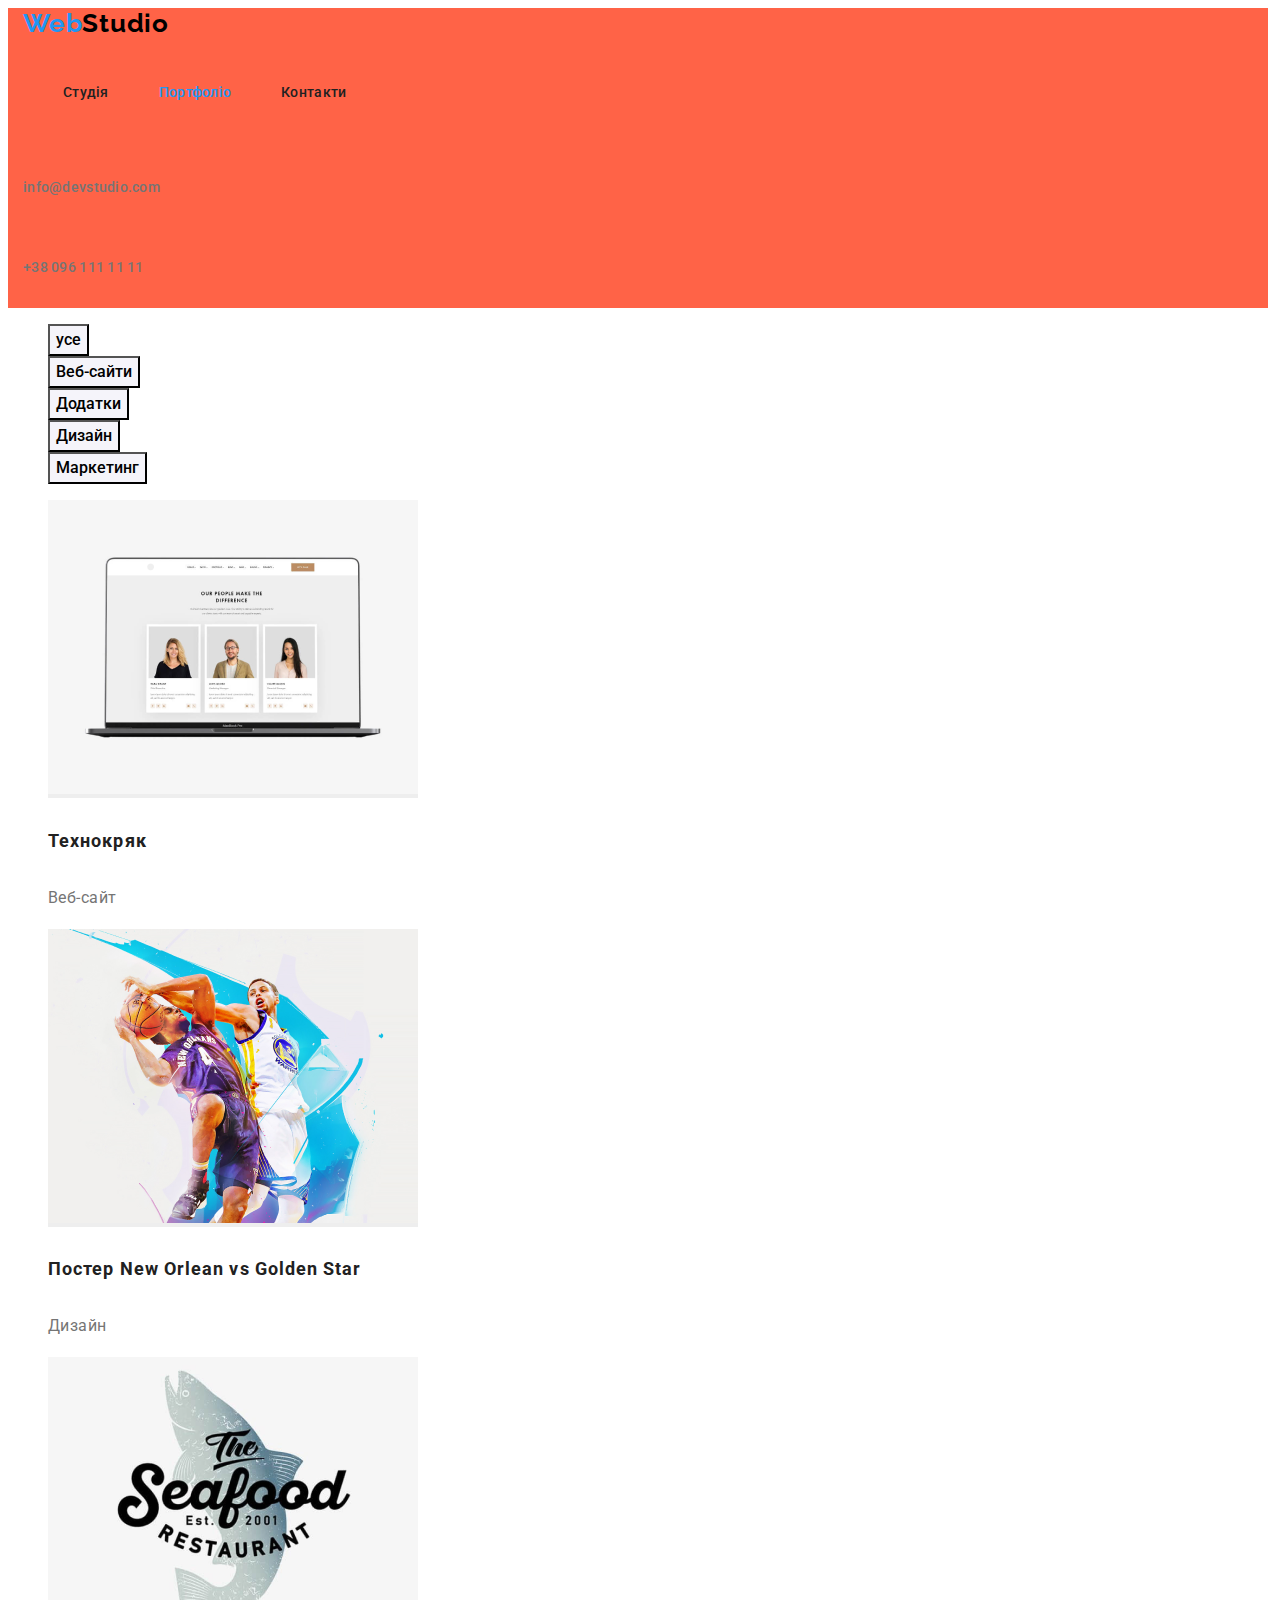
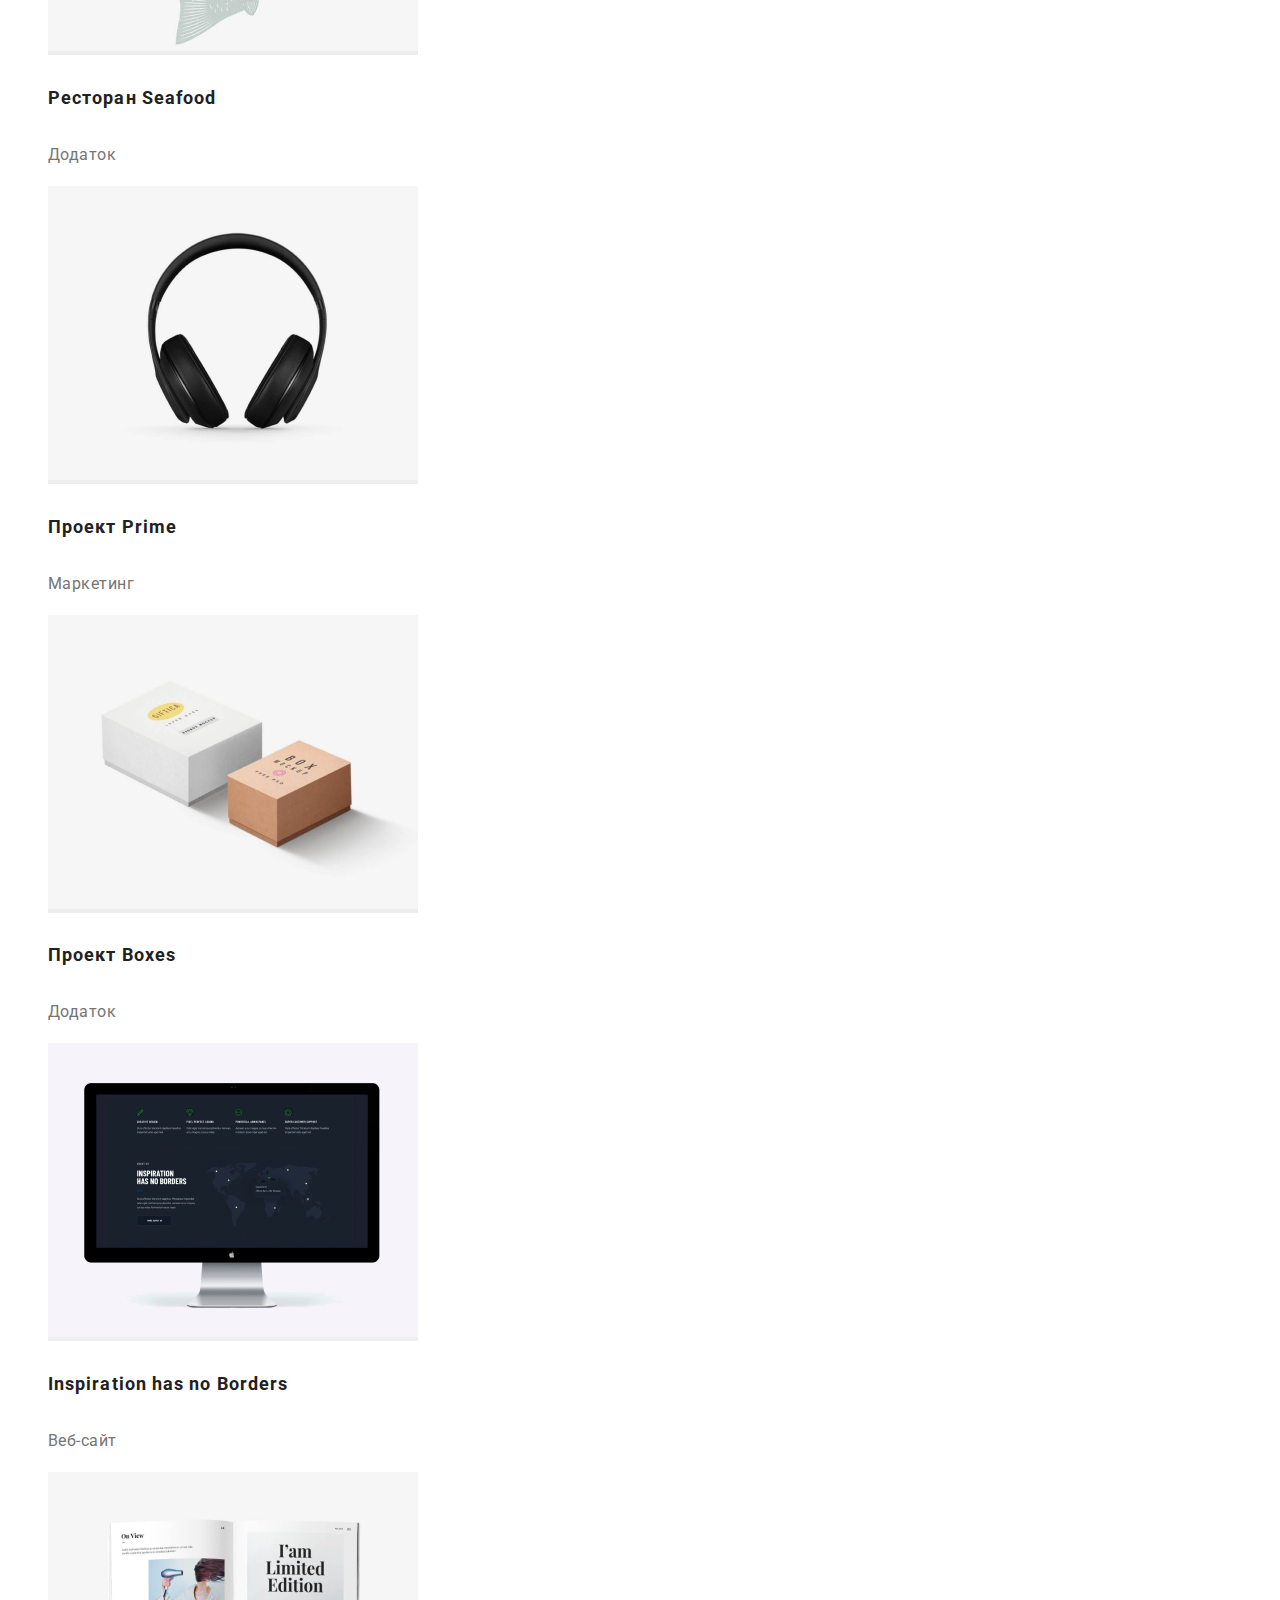
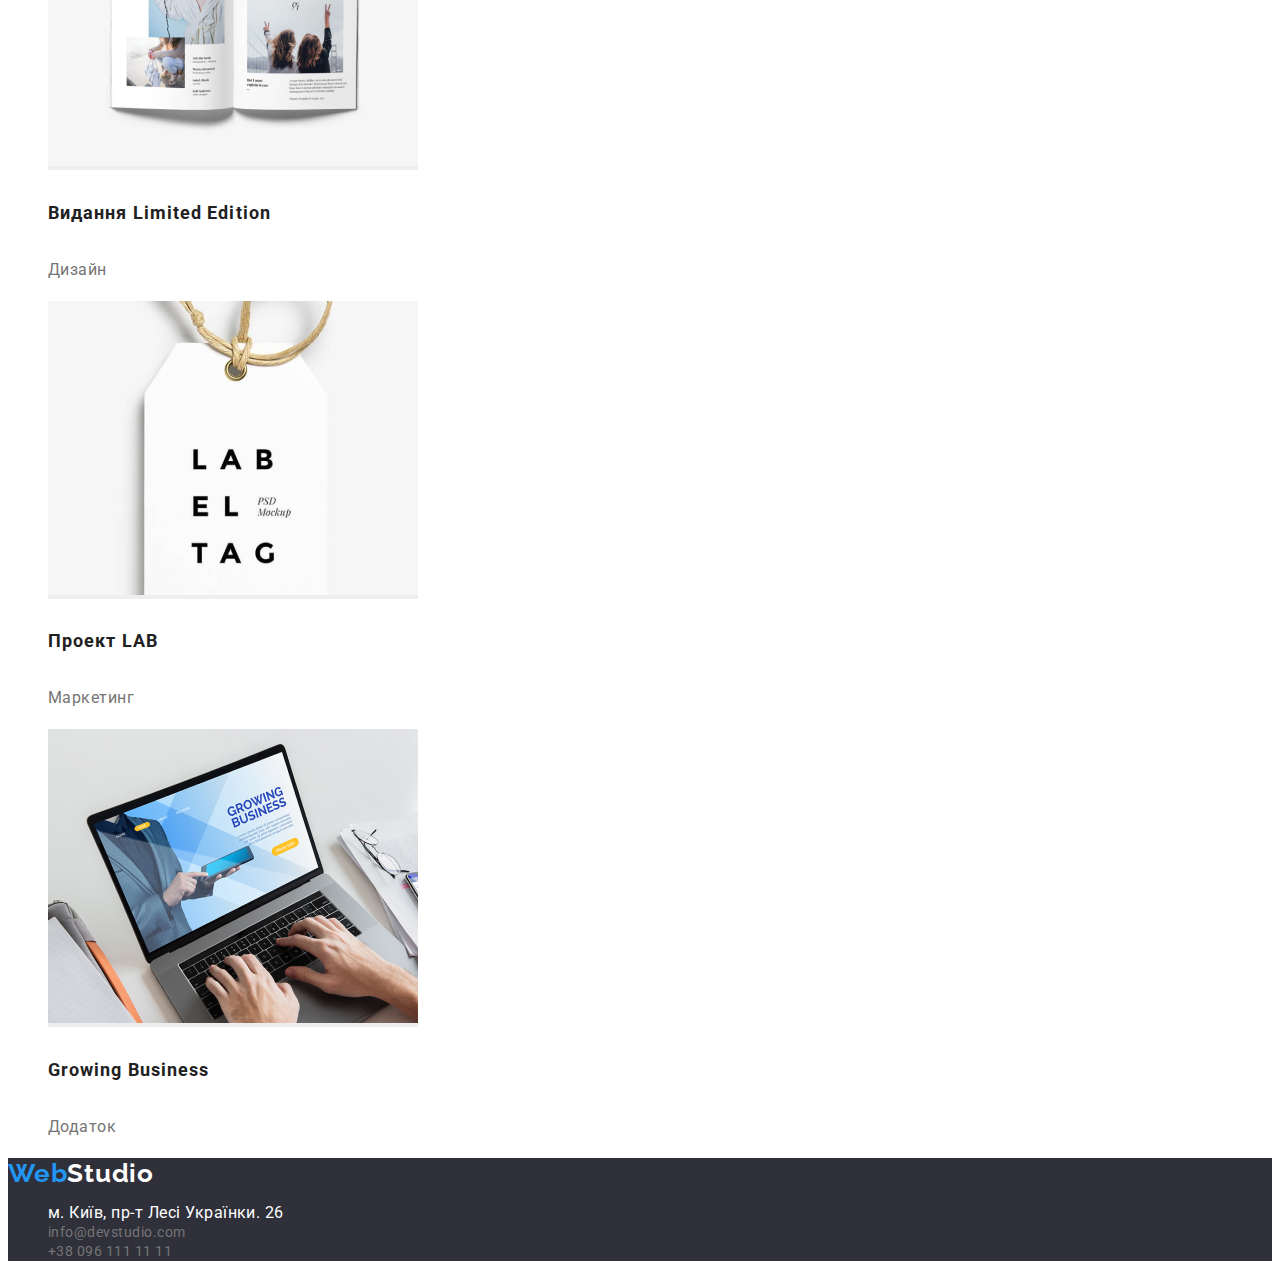
==== portfolio.html @ 888e7984 "clone" ====
<!DOCTYPE html>
<html lang="en">
<head>
    <link rel="stylesheet" href="https://cdnjs.cloudflare.com/ajax/libs/modern-normalize/1.0.0/modern-normalize.min.css"
        integrity="sha512-ISS7cAi1PEhQ8jnbJpJZMd29NlhNj4AWYyLOSp2CE/CsHxTCu+r+t0D2yoJudVrd0/8fTVPUVDzY5Tvli75u/g=="
        crossorigin="anonymous" />
    <meta charset="UTF-8">
    <meta name="viewport" content="width=device-width, initial-scale=1.0">
    <title>Document</title>
    <link rel="stylesheet" href="./style.css/style.css">
    <link rel="preconnect" href="https://fonts.gstatic.com">
    <link href="https://fonts.googleapis.com/css2?family=Raleway:wght@700&family=Roboto:wght@400;500;700;900&display=swap"
        rel="stylesheet">
</head>
<body>
    <header class="head">
        <!--Logo Link-->
        <nav>
            <a class="logo" href="./index.html">
                <span class="logo-letters">Web</span><span>Studio</span>
            </a>
    
            <ul class="site-nav">
                <li><a class="nav-link nav-height-link" href="./index.html">Студія</a></li>
                <li><a class="portfolio-page nav-height-link" href="/">Портфоліо</a></li>
                <li><a class="nav-link nav-height-link" href="/">Контакти</a></li>
            </ul>
    
        </nav>
        <address>
            <a class="contact contact-mail nav-height-link" href="mailto:info@devstudio.com">info@devstudio.com</a>
            <a class="contact contact-tel nav-height-link" href="tel:+380961111111">+38 096 111 11 11</a>
        </address>
    
    </header>
    <main>
   <section>
        <ul>
            <li><button type="button" class="button-filter">усе</button></li>
            <li><button type="button" class="button-filter">Веб-сайти</button></li>
            <li><button type="button" class="button-filter">Додатки</button></li>
            <li><button type="button" class="button-filter">Дизайн</button></li>
            <li><button type="button" class="button-filter">Маркетинг</button></li>
        </ul>
        
        
        <ul>
            <li>
                <a class="portfolio-link" href="/">
                    <img src="./img/tehnocrack.png" alt="проект з особистими даними" />
                    <h4 class="portfolio-title">Технокряк</h4>
                    <p class="portfolio-paragraph">Веб-сайт</p>
                </a>
            </li>
            <li>
                <a class="portfolio-link" href="/">
                    <img src="./img/poster.png" alt="баскедболіст закидує мяч в кільце" />
                    <h4 class="portfolio-title">Постер New Orlean vs Golden Star</h4>
                    <p class="portfolio-paragraph">Дизайн</p>
                </a>
            </li>
            <li>
                <a class="portfolio-link" href="/">
                    <img src="./img/rest.png" alt="логотип ресторану" />
                    <h4 class="portfolio-title">Ресторан Seafood</h4>
                    <p class="portfolio-paragraph">Додаток</p>
                </a>
            </li>
            <li>
                <a class="portfolio-link" href="/">
                    <img src="./img/headphone.png" alt="чорні навушники" />
                    <h4 class="portfolio-title">Проект Prime</h4>
                    <p class="portfolio-paragraph">Маркетинг</p>
                </a>
            </li>
            <li>
                <a class="portfolio-link" href="/">
                    <img src="./img/boxes.png" alt="дві коробки" />
                    <h4 class="portfolio-title">Проект Boxes</h4>
                    <p class="portfolio-paragraph">Додаток</p>
                </a>
            </li>
            <li>
                <a class="portfolio-link" href="/">
                    <img src="./img/inspiration.png" alt="компютер з відкритою сторінкою" />
                    <h4 class="portfolio-title">Inspiration has no Borders</h4>
                    <p class="portfolio-paragraph">Веб-сайт</p>
                </a>
            </li>
            <li>
                <a class="portfolio-link" href="/">
                    <img src="./img/edition.png" alt="розгорнута книга" />
                    <h4 class="portfolio-title">Видання Limited Edition</h4>
                    <p class="portfolio-paragraph">Дизайн</p>
                </a>
            </li>
            <li>
                <a class="portfolio-link" href="/">
                    <img src="./img/lab.png" alt="напис Labeltag" />
                    <h4 class="portfolio-title">Проект LAB</h4>
                    <p class="portfolio-paragraph">Маркетинг</p>
                </a>
            </li>
            <li>
                <a class="portfolio-link" href="/">
                    <img src="./img/business.png" alt="відкритий ноутбук" />
                    <h4 class="portfolio-title">Growing Business</h4>
                    <p class="portfolio-paragraph">Додаток</p>
                </a>
            </li>
        </ul>
   </section>
    </main>
    <footer>
        <a class="logo" href="./index.html">
            <span class="logo-letters">Web</span><span class="logo-letters-waite">Studio</span>
        </a>
        <address>
            <ul>
            
                <li>
                    <a class="address-link"
                        href="https://www.google.com.ua/maps/place/%D0%B1%D1%83%D0%BB%D1%8C%D0%B2%D0%B0%D1%80+%D0%9B%D0%B5%D1%81%D1%96+%D0%A3%D0%BA%D1%80%D0%B0%D1%97%D0%BD%D0%BA%D0%B8,+26,+%D0%9A%D0%B8%D1%97%D0%B2,+02000/@50.4265807,30.5361971,17z/data=!3m1!4b1!4m5!3m4!1s0x40d4cf0e033ecbe9:0x57a4dffefec77da0!8m2!3d50.4265807!4d30.5383858?hl=uk">
            
                        м. Київ, пр-т Лесі Українки. 26
            
                    </a>
                </li>
                <li>
                    <a class="contact" href="mailto:info@devstudio.com">info@devstudio.com</a>
                </li>
                <li>
                    <a class="contact" href="tel:+380961111111">+38 096 111 11 11</a>
                </li>
            </ul>
        </address>
    
    
    </footer>
</body>
</html>
---- style.css/style.css ----
:root {
  --primary-text-color: #757575;
  --title-text-color: #212121;
  --accent-color: #2196f3;
  --primari-white-color: #ffffff;
}

body {
  font-family: 'Roboto', sans-serif;
  line-height: 1.17;
  color: var(--primary-text-color);
  letter-spacing: 0.03em;
  background-color: var(--primari-white-color);
}

.head {
  

  width: 1230px;
  padding-left: 15px;
  padding-right: 15px;
  background-color: tomato;

  
}
/* розмір макету*/
.container {
  display: flex;
  flex-direction: column;
  align-items: center;
 

  width: 1600px;
  margin: 0 auto; 
  background-color: turquoise;
  
  }

li {
  list-style-type: none;
}

address {
  font-style: normal;
}
h1,
.button-hero,
.portfolio-title {
  letter-spacing: 0.06em;
}

header {
  font-weight: 500;
  font-size: 14px;
  letter-spacing: 0.02em;
}


h2,
h3,
h4 {
  font-weight: 700;

  color: var(--title-text-color);
}

h2 {
  font-size: 36px;
}

h3,
.text-paragrph {
  font-size: 14px;
}


a {
  text-decoration: none;
}

/*контакти*/
footer {
  background-color: #2f303a;
}

button {
  font-family: inherit;
}

/* навігація хедер */
.site-nav {
  display: flex;
}

.site-nav li {
  margin-right: 50px;
  
}

.site-nav li:last-child {
  margin-right: 0;
}

.contact-mail {
  margin-right: 50px;
}

.nav-height-link {
  display: block;
  padding-top: 32px;
  padding-bottom: 32px;
  
}

.address-link {
  color: var(--primari-white-color);
}
.contact {
  font-size: 14px;

  color: var(--primary-text-color);
}
/*орієнтування*/
.studia-page,
.portfolio-page {
  text-decoration: none;

  color: var(--accent-color);
}
.nav-link {
  color: var(--title-text-color);
}
.studia-page,
.portfolio-page,
.nav-link {
  font-weight: 500;
  font-size: 14px;
}
.team-name {
  text-transform: capitalize;
}
/* тут будуть зміни */
.hero {
  width: 1600px;
  height: 600px;
  
  background-color: #2f303a;
}

.hero-title {
  margin: 0;

  font-weight: 900;
  font-size: 44px;
  line-height: 1.36;
  text-transform: uppercase;
  width: 600px;

  color: var(--primari-white-color);
}

/* index*/
.text-paragrph {
  line-height: 1.71;
  font-weight: 400;
}
.subtitle {
  text-transform: uppercase;
}
.logo {
  font-family: 'Raleway', sans-serif;
  font-weight: 700;
  font-size: 26px;
  letter-spacing: 0.03em;

  color: #000000;
}
.logo-letters {
  color: var(--accent-color);
}
.logo-letters-waite {
  color: var(--primari-white-color);
}

/*кнопка замовити послугу*/
.button-hero {
  font-size: 16px;
  line-height: 1.88;

  background-color: var(--accent-color);
  color: var(--primari-white-color);
}
.button-hero:hover,
:focus {
  background-color: #188ce8, 100%;
}
.team {
  background-color: #f5f4fa;
}
/*портфоліо*/
.button-filter {
  line-height: 1.63;
  font-weight: 500;
  font-size: 16px;

  background-color: #f5f4fa;
}
.button-filter:active {
  line-height: 1.63;

  background-color: var(--accent-color);
  color: var(--primari-white-color);
}
.portfolio-title {
  line-height: 2;
  font-weight: 700;
  font-size: 18px;
  text-transform: none;
}
.portfolio-paragraph {
  line-height: 1.88;
  font-weight: 400;
  font-size: 16px;

  color: var(--primary-text-color);
}
.portfolio-link {
  background-color: #eeeeee;
}
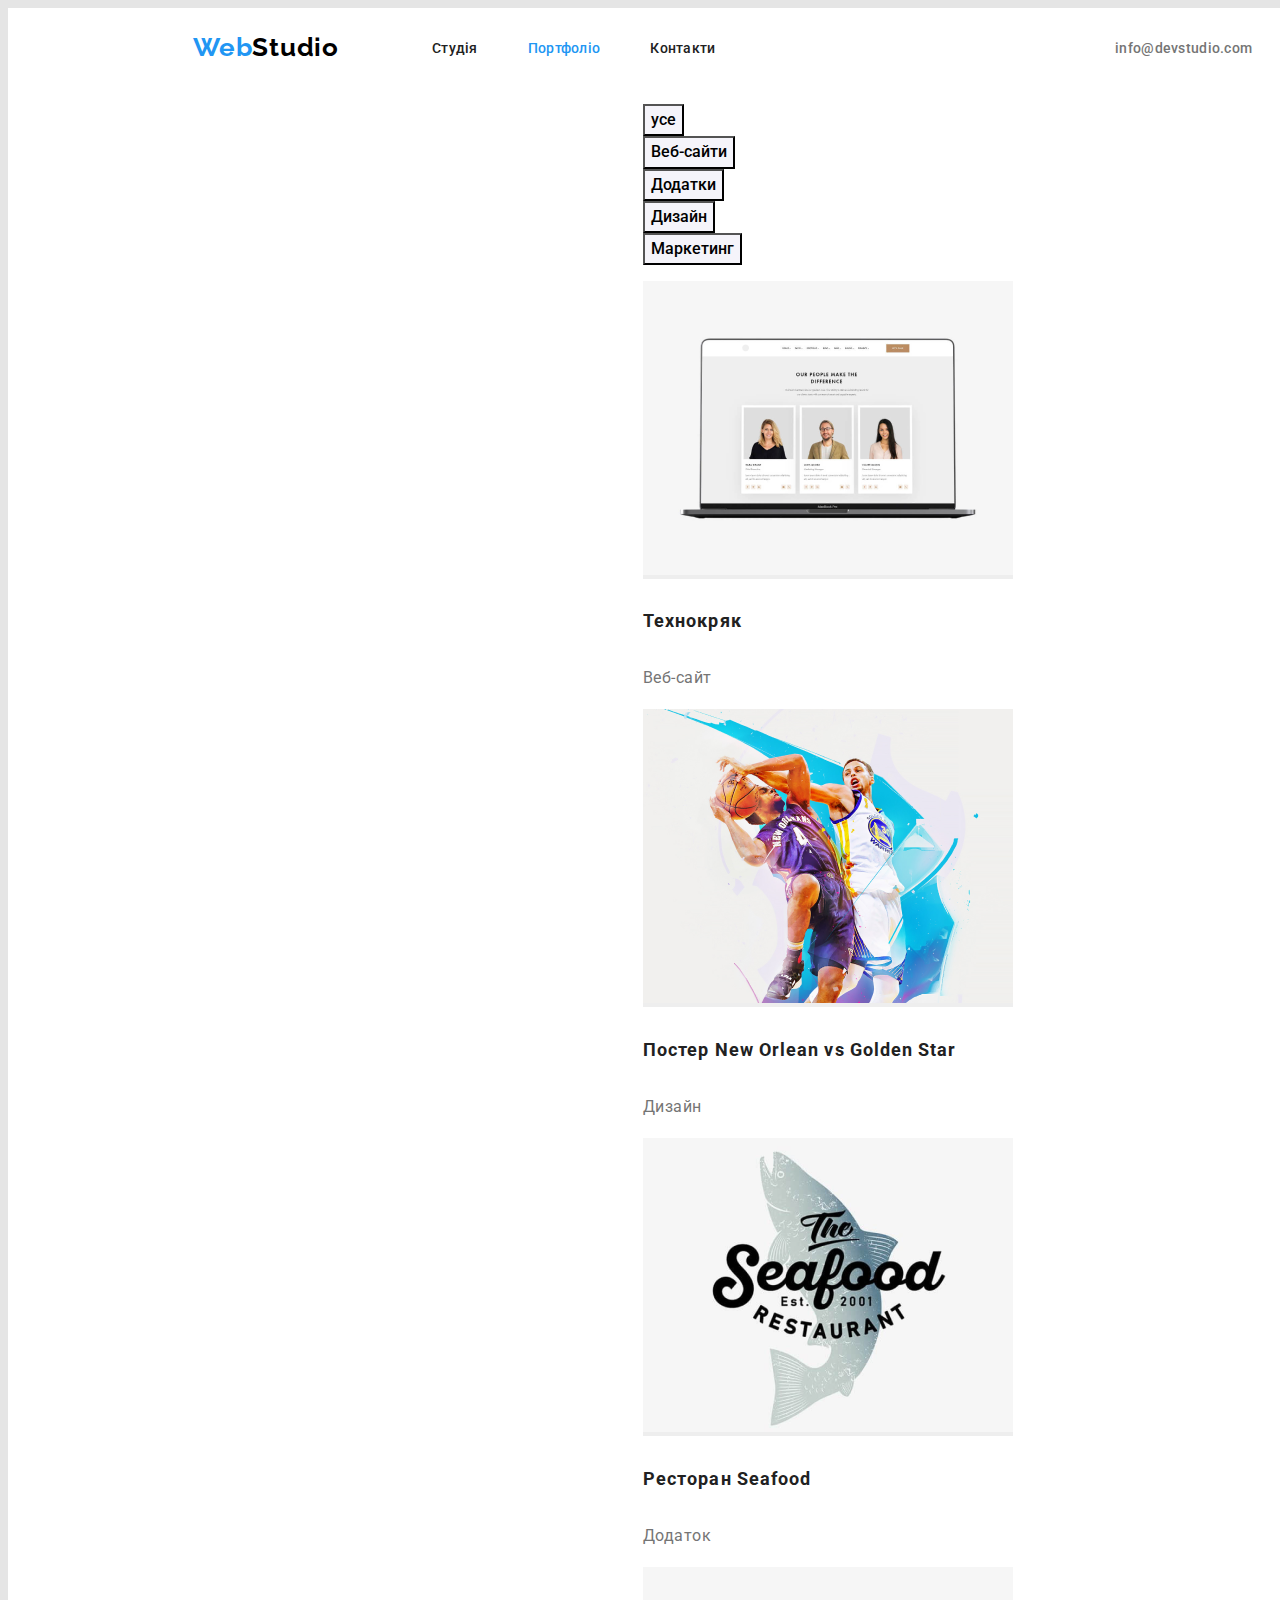
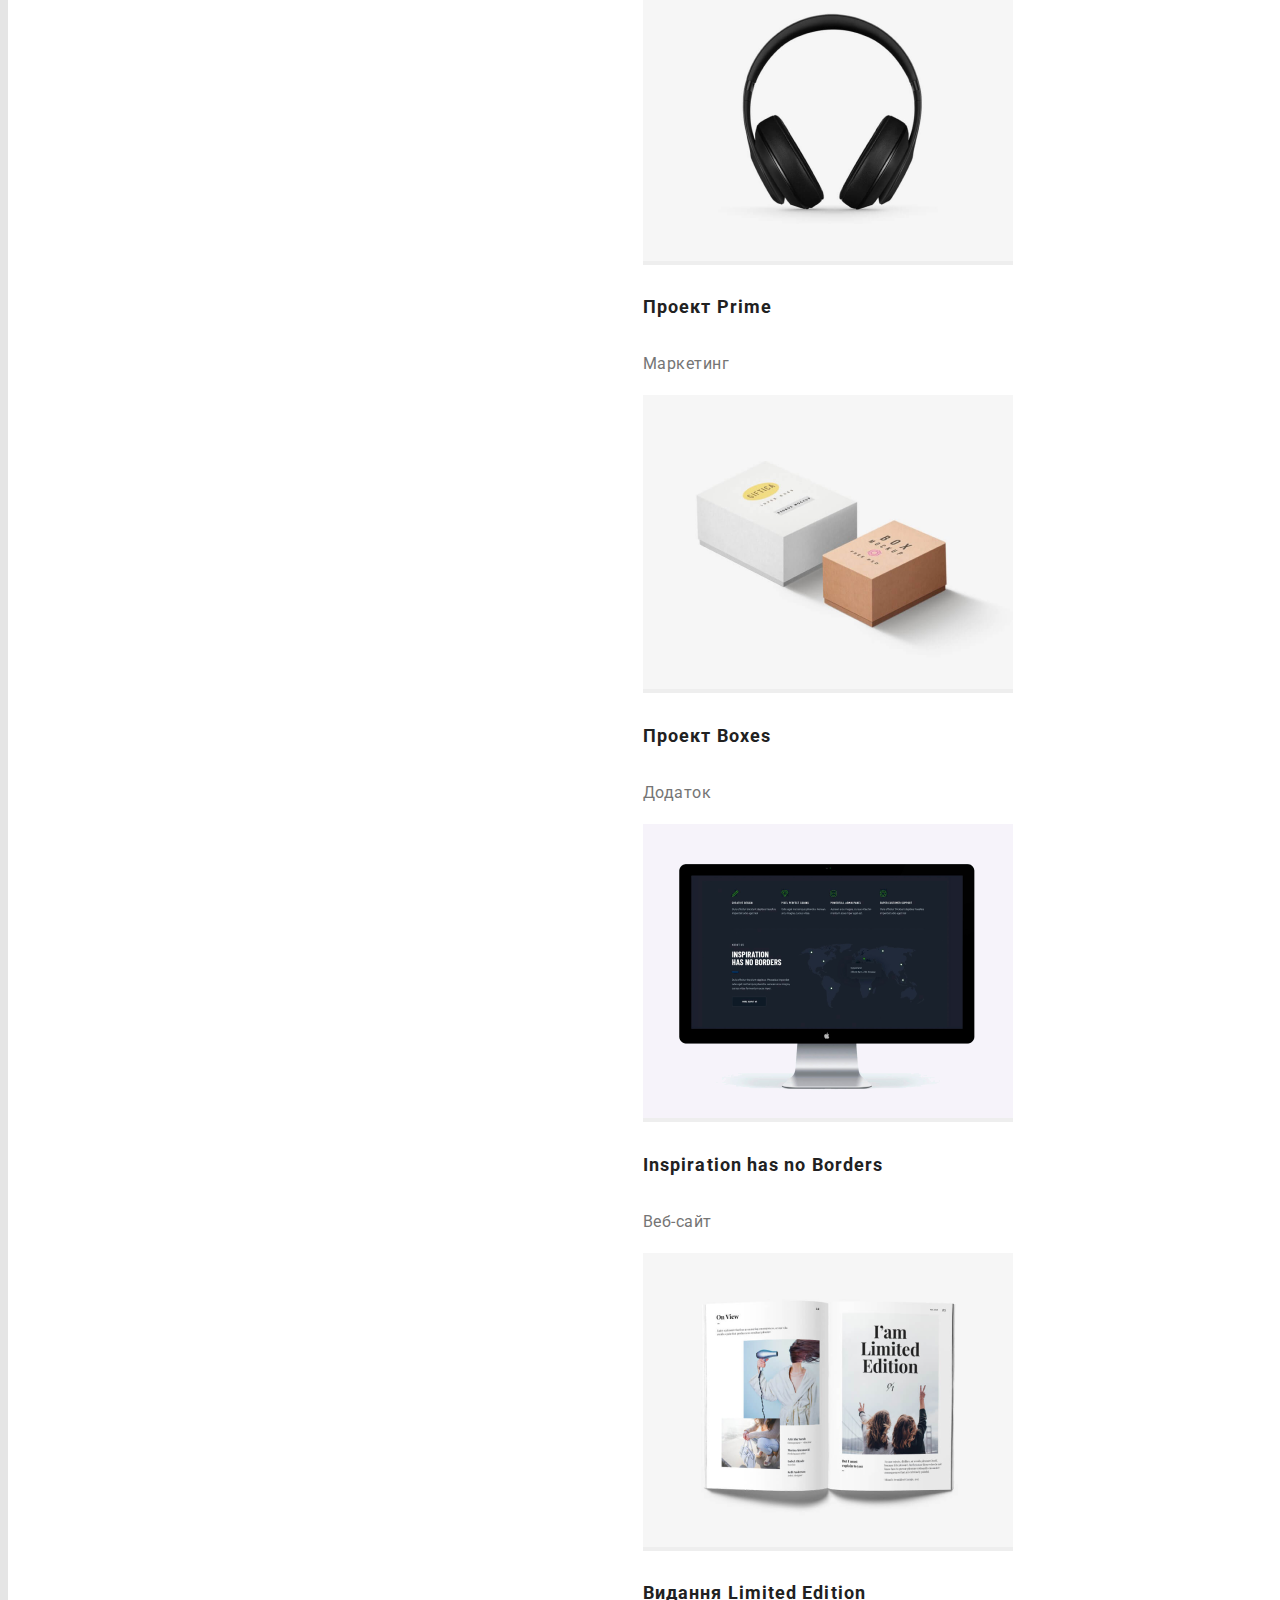
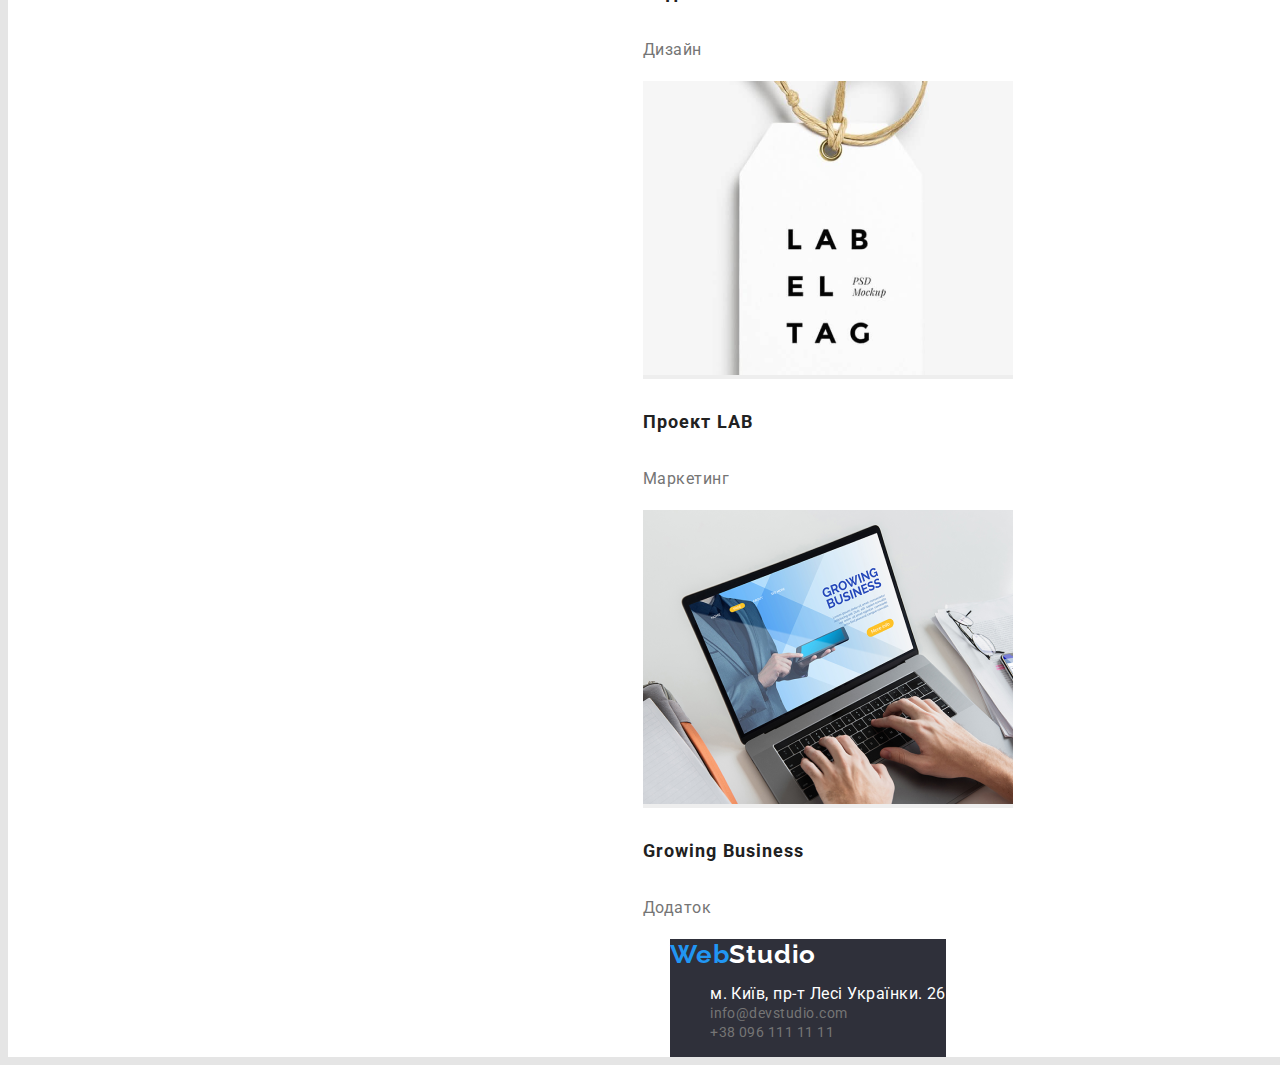
==== commit b488d94c: "homework 3 second" ====
--- a/portfolio.html
+++ b/portfolio.html
@@ -13,10 +13,11 @@
         rel="stylesheet">
 </head>
 <body>
+ <div class="container">
     <header class="head">
         <!--Logo Link-->
-        <nav>
-            <a class="logo" href="./index.html">
+        <nav class="nav-container">
+            <a class="logo logo-height" href="./index.html">
                 <span class="logo-letters">Web</span><span>Studio</span>
             </a>
     
@@ -27,9 +28,9 @@
             </ul>
     
         </nav>
-        <address>
-            <a class="contact contact-mail nav-height-link" href="mailto:info@devstudio.com">info@devstudio.com</a>
-            <a class="contact contact-tel nav-height-link" href="tel:+380961111111">+38 096 111 11 11</a>
+        <address class="addres-header">
+            <a class="contact nav-height-link" href="mailto:info@devstudio.com">info@devstudio.com</a>
+            <a class="contact nav-height-link" href="tel:+380961111111">+38 096 111 11 11</a>
         </address>
     
     </header>
@@ -137,5 +138,6 @@
     
     
     </footer>
+ </div>
 </body>
 </html>--- a/style.css/style.css
+++ b/style.css/style.css
@@ -10,16 +10,26 @@
   line-height: 1.17;
   color: var(--primary-text-color);
   letter-spacing: 0.03em;
-  background-color: var(--primari-white-color);
-}
-
+  background-color: #E5E5E5;
+}
+
+.logo-height {
+  display: block;
+  padding-top: 24px;
+  padding-bottom: 24px;
+}
+.nav-container {
+  display: flex;
+
+}
 .head {
-  
+  display: flex;
+  justify-content: space-between;
 
   width: 1230px;
   padding-left: 15px;
   padding-right: 15px;
-  background-color: tomato;
+  background-color: ;
 
   
 }
@@ -32,7 +42,7 @@
 
   width: 1600px;
   margin: 0 auto; 
-  background-color: turquoise;
+  background-color: var(--primari-white-color);
   
   }
 
@@ -90,6 +100,10 @@
 /* навігація хедер */
 .site-nav {
   display: flex;
+  margin-top: 0;
+  margin-bottom: 0;
+  margin-left: 93px;
+  padding: 0;
 }
 
 .site-nav li {
@@ -101,9 +115,6 @@
   margin-right: 0;
 }
 
-.contact-mail {
-  margin-right: 50px;
-}
 
 .nav-height-link {
   display: block;
@@ -112,6 +123,15 @@
   
 }
 
+
+.addres-header{
+display: flex;
+}
+
+.addres-header .nav-height-link + .nav-height-link {
+  margin-left: 50px;
+  }
+
 .address-link {
   color: var(--primari-white-color);
 }
@@ -119,6 +139,10 @@
   font-size: 14px;
 
   color: var(--primary-text-color);
+}
+
+.contact:hover, :focus {
+  color: var(--accent-color);
 }
 /*орієнтування*/
 .studia-page,
@@ -141,6 +165,10 @@
 }
 /* тут будуть зміни */
 .hero {
+  display: flex;
+  flex-direction: column;
+  align-items: center;
+  justify-content: center;
   width: 1600px;
   height: 600px;
   
@@ -148,13 +176,17 @@
 }
 
 .hero-title {
-  margin: 0;
+  margin-top: 0;
+  margin-right: 0;
+  margin-bottom: 30px;
+  margin-left: 0;
 
   font-weight: 900;
   font-size: 44px;
   line-height: 1.36;
   text-transform: uppercase;
   width: 600px;
+  text-align: center;
 
   color: var(--primari-white-color);
 }
@@ -184,6 +216,12 @@
 
 /*кнопка замовити послугу*/
 .button-hero {
+  width: 200px;
+  height: 50px;
+  border-radius: 4px;
+  padding: 0;
+  border: 0;
+
   font-size: 16px;
   line-height: 1.88;
 
@@ -194,6 +232,29 @@
 :focus {
   background-color: #188ce8, 100%;
 }
+
+.speciality-container {
+  display: flex;
+  margin-top: 94px;
+  margin-right: auto;
+  margin-bottom: 0;
+  margin-left: auto;
+  padding-left: 15px;
+  padding-right: 15px;
+  width: 1230px;
+
+  background-color: red;
+}
+
+.speciality-block {
+  display: block;
+  width: 270px;
+}
+
+.speciality-container .speciality-block + .speciality-block {
+  margin-left: 30px;
+}
+
 .team {
   background-color: #f5f4fa;
 }
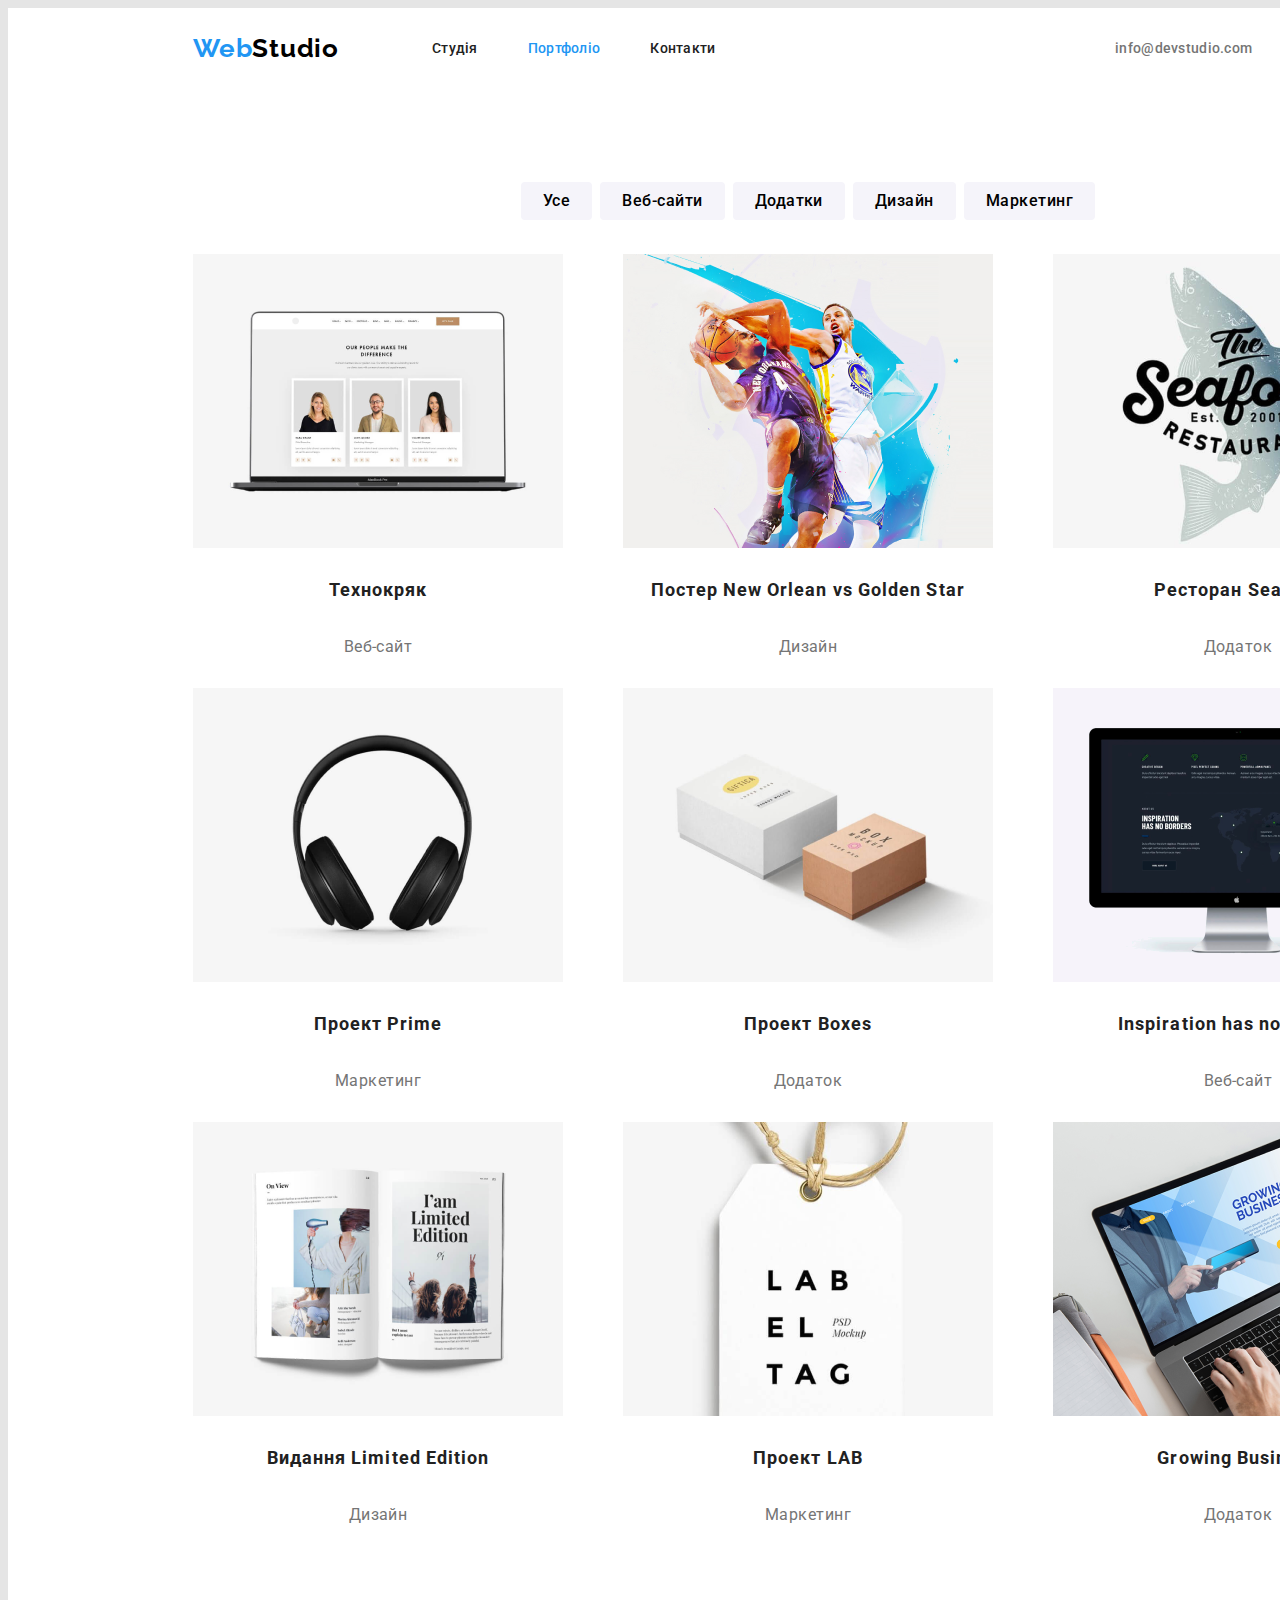
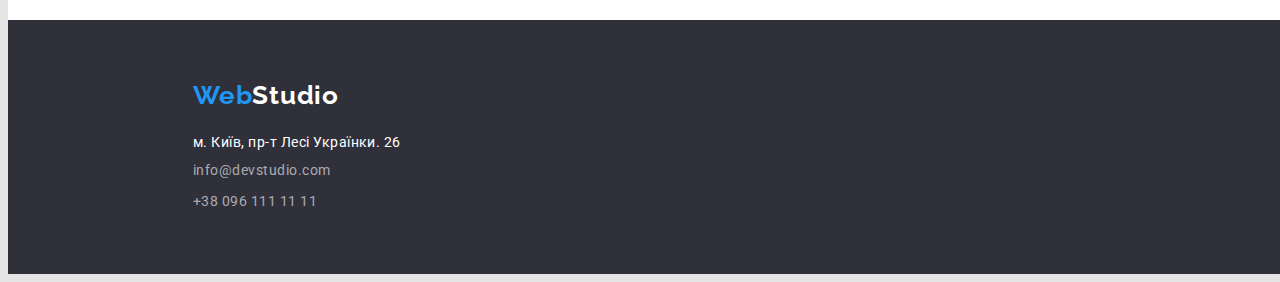
==== commit 717dee5e: "поки все сходиться" ====
--- a/portfolio.html
+++ b/portfolio.html
@@ -17,7 +17,7 @@
     <header class="head">
         <!--Logo Link-->
         <nav class="nav-container">
-            <a class="logo logo-height" href="./index.html">
+            <a class="logo" href="./index.html">
                 <span class="logo-letters">Web</span><span>Studio</span>
             </a>
     
@@ -29,15 +29,15 @@
     
         </nav>
         <address class="addres-header">
-            <a class="contact nav-height-link" href="mailto:info@devstudio.com">info@devstudio.com</a>
-            <a class="contact nav-height-link" href="tel:+380961111111">+38 096 111 11 11</a>
+            <a class="contact contact-color-header" href="mailto:info@devstudio.com">info@devstudio.com</a>
+            <a class="contact contact-color-header" href="tel:+380961111111">+38 096 111 11 11</a>
         </address>
     
     </header>
     <main>
-   <section>
-        <ul>
-            <li><button type="button" class="button-filter">усе</button></li>
+   <section class="content-container">
+        <ul class="filter-container">
+            <li><button type="button" class="button-filter">Усе</button></li>
             <li><button type="button" class="button-filter">Веб-сайти</button></li>
             <li><button type="button" class="button-filter">Додатки</button></li>
             <li><button type="button" class="button-filter">Дизайн</button></li>
@@ -45,66 +45,66 @@
         </ul>
         
         
-        <ul>
-            <li>
+        <ul class="primari-container">
+            <li class="portfolio-card">
                 <a class="portfolio-link" href="/">
-                    <img src="./img/tehnocrack.png" alt="проект з особистими даними" />
+                    <img src="./img/tehnocrack.png" alt="проект з особистими даними" width="370" />
                     <h4 class="portfolio-title">Технокряк</h4>
                     <p class="portfolio-paragraph">Веб-сайт</p>
                 </a>
             </li>
-            <li>
+            <li class="portfolio-card">
                 <a class="portfolio-link" href="/">
-                    <img src="./img/poster.png" alt="баскедболіст закидує мяч в кільце" />
+                    <img src="./img/poster.png" alt="баскедболіст закидує мяч в кільце" width="370" />
                     <h4 class="portfolio-title">Постер New Orlean vs Golden Star</h4>
                     <p class="portfolio-paragraph">Дизайн</p>
                 </a>
             </li>
-            <li>
+            <li class="portfolio-card">
                 <a class="portfolio-link" href="/">
-                    <img src="./img/rest.png" alt="логотип ресторану" />
+                    <img src="./img/rest.png" alt="логотип ресторану" width="370" />
                     <h4 class="portfolio-title">Ресторан Seafood</h4>
                     <p class="portfolio-paragraph">Додаток</p>
                 </a>
             </li>
-            <li>
+            <li class="portfolio-card">
                 <a class="portfolio-link" href="/">
-                    <img src="./img/headphone.png" alt="чорні навушники" />
+                    <img src="./img/headphone.png" alt="чорні навушники" width="370"  />
                     <h4 class="portfolio-title">Проект Prime</h4>
                     <p class="portfolio-paragraph">Маркетинг</p>
                 </a>
             </li>
-            <li>
+            <li class="portfolio-card">
                 <a class="portfolio-link" href="/">
-                    <img src="./img/boxes.png" alt="дві коробки" />
+                    <img src="./img/boxes.png" alt="дві коробки" width="370"  />
                     <h4 class="portfolio-title">Проект Boxes</h4>
                     <p class="portfolio-paragraph">Додаток</p>
                 </a>
             </li>
-            <li>
+            <li class="portfolio-card">
                 <a class="portfolio-link" href="/">
-                    <img src="./img/inspiration.png" alt="компютер з відкритою сторінкою" />
+                    <img src="./img/inspiration.png" alt="компютер з відкритою сторінкою" width="370"  />
                     <h4 class="portfolio-title">Inspiration has no Borders</h4>
                     <p class="portfolio-paragraph">Веб-сайт</p>
                 </a>
             </li>
-            <li>
+            <li class="portfolio-card">
                 <a class="portfolio-link" href="/">
-                    <img src="./img/edition.png" alt="розгорнута книга" />
+                    <img src="./img/edition.png" alt="розгорнута книга" width="370"  />
                     <h4 class="portfolio-title">Видання Limited Edition</h4>
                     <p class="portfolio-paragraph">Дизайн</p>
                 </a>
             </li>
-            <li>
+            <li class="portfolio-card">
                 <a class="portfolio-link" href="/">
-                    <img src="./img/lab.png" alt="напис Labeltag" />
+                    <img src="./img/lab.png" alt="напис Labeltag" width="370"  />
                     <h4 class="portfolio-title">Проект LAB</h4>
                     <p class="portfolio-paragraph">Маркетинг</p>
                 </a>
             </li>
-            <li>
+            <li class="portfolio-card">
                 <a class="portfolio-link" href="/">
-                    <img src="./img/business.png" alt="відкритий ноутбук" />
+                    <img src="./img/business.png" alt="відкритий ноутбук" width="370"  />
                     <h4 class="portfolio-title">Growing Business</h4>
                     <p class="portfolio-paragraph">Додаток</p>
                 </a>
@@ -113,30 +113,32 @@
    </section>
     </main>
     <footer>
-        <a class="logo" href="./index.html">
-            <span class="logo-letters">Web</span><span class="logo-letters-waite">Studio</span>
-        </a>
-        <address>
-            <ul>
+        <div class="footer-container">
+            <a class="logo" href="./index.html">
+                <span class="logo-letters">Web</span><span class="logo-letters-waite">Studio</span>
+            </a>
+            <address>
+                <ul class="footer-address">
             
-                <li>
-                    <a class="address-link"
-                        href="https://www.google.com.ua/maps/place/%D0%B1%D1%83%D0%BB%D1%8C%D0%B2%D0%B0%D1%80+%D0%9B%D0%B5%D1%81%D1%96+%D0%A3%D0%BA%D1%80%D0%B0%D1%97%D0%BD%D0%BA%D0%B8,+26,+%D0%9A%D0%B8%D1%97%D0%B2,+02000/@50.4265807,30.5361971,17z/data=!3m1!4b1!4m5!3m4!1s0x40d4cf0e033ecbe9:0x57a4dffefec77da0!8m2!3d50.4265807!4d30.5383858?hl=uk">
+                    <li>
+                        <a class="address-link"
+                            href="https://www.google.com.ua/maps/place/%D0%B1%D1%83%D0%BB%D1%8C%D0%B2%D0%B0%D1%80+%D0%9B%D0%B5%D1%81%D1%96+%D0%A3%D0%BA%D1%80%D0%B0%D1%97%D0%BD%D0%BA%D0%B8,+26,+%D0%9A%D0%B8%D1%97%D0%B2,+02000/@50.4265807,30.5361971,17z/data=!3m1!4b1!4m5!3m4!1s0x40d4cf0e033ecbe9:0x57a4dffefec77da0!8m2!3d50.4265807!4d30.5383858?hl=uk">
             
-                        м. Київ, пр-т Лесі Українки. 26
+                            м. Київ, пр-т Лесі Українки. 26
             
-                    </a>
-                </li>
-                <li>
-                    <a class="contact" href="mailto:info@devstudio.com">info@devstudio.com</a>
-                </li>
-                <li>
-                    <a class="contact" href="tel:+380961111111">+38 096 111 11 11</a>
-                </li>
-            </ul>
-        </address>
-    
-    
+                        </a>
+                    </li>
+                    <li>
+                        <a class="contact contact-color-footer" href="mailto:info@devstudio.com">info@devstudio.com</a>
+                    </li>
+                    <li>
+                        <a class="contact contact-color-footer" href="tel:+380961111111">+38 096 111 11 11</a>
+                    </li>
+                </ul>
+            </address>
+            
+        </div>
+        
     </footer>
  </div>
 </body>
--- a/style.css/style.css
+++ b/style.css/style.css
@@ -13,18 +13,16 @@
   background-color: #E5E5E5;
 }
 
-.logo-height {
-  display: block;
-  padding-top: 24px;
-  padding-bottom: 24px;
-}
+
 .nav-container {
   display: flex;
+  align-items: center;
 
 }
 .head {
   display: flex;
   justify-content: space-between;
+  align-items: center;
 
   width: 1230px;
   padding-left: 15px;
@@ -45,6 +43,10 @@
   background-color: var(--primari-white-color);
   
   }
+
+img {
+  display: block;
+}
 
 li {
   list-style-type: none;
@@ -90,11 +92,18 @@
 
 /*контакти*/
 footer {
+  width: 1600px;
+  margin: 0;
+  padding-top: 60px;
+  padding-bottom: 60px;
+
   background-color: #2f303a;
 }
 
 button {
   font-family: inherit;
+  border-radius: 4px;
+  border: transparent;
 }
 
 /* навігація хедер */
@@ -128,22 +137,25 @@
 display: flex;
 }
 
-.addres-header .nav-height-link + .nav-height-link {
+.addres-header a + a {
   margin-left: 50px;
   }
 
-.address-link {
-  color: var(--primari-white-color);
-}
+
 .contact {
   font-size: 14px;
-
+  
+}
+
+.contact-color-header {
   color: var(--primary-text-color);
 }
 
-.contact:hover, :focus {
+.contact:hover ,:focus {
   color: var(--accent-color);
 }
+
+
 /*орієнтування*/
 .studia-page,
 .portfolio-page {
@@ -163,6 +175,41 @@
 .team-name {
   text-transform: capitalize;
 }
+
+/* footer */
+
+.footer-container {
+  width: 1230px;
+  padding-left: 15px;
+  padding-right: 15px;
+  margin: 0 auto;
+}
+
+.footer-address {
+  padding: 0;
+  margin-top: 20px;
+  margin-bottom: 0;
+}
+
+.footer-address li + li {
+  margin-top: 9px;
+}
+
+.contact-color-footer {
+  display: inline-block;
+  height: 21px;
+
+  color: rgba(255, 255, 255, 0.6)
+}
+
+.address-link {
+  display: inline-block;
+  height: 21px;
+  font-size: 14px;
+  line-height: 1.71;
+  color: var(--primari-white-color);
+}
+
 /* тут будуть зміни */
 .hero {
   display: flex;
@@ -171,6 +218,7 @@
   justify-content: center;
   width: 1600px;
   height: 600px;
+  margin-bottom: 94px;
   
   background-color: #2f303a;
 }
@@ -195,10 +243,17 @@
 .text-paragrph {
   line-height: 1.71;
   font-weight: 400;
+  margin: 0;
+
 }
 .subtitle {
   text-transform: uppercase;
-}
+  margin-top: 0;
+  margin-right: 0;
+  margin-bottom: 10px;
+  margin-left: 0;
+}
+
 .logo {
   font-family: 'Raleway', sans-serif;
   font-weight: 700;
@@ -218,7 +273,6 @@
 .button-hero {
   width: 200px;
   height: 50px;
-  border-radius: 4px;
   padding: 0;
   border: 0;
 
@@ -235,15 +289,13 @@
 
 .speciality-container {
   display: flex;
-  margin-top: 94px;
+  margin-top: 0;
   margin-right: auto;
-  margin-bottom: 0;
+  margin-bottom: 94px;
   margin-left: auto;
   padding-left: 15px;
   padding-right: 15px;
   width: 1230px;
-
-  background-color: red;
 }
 
 .speciality-block {
@@ -255,17 +307,126 @@
   margin-left: 30px;
 }
 
+.engage {
+
+}
+
+.engage-title {
+  margin-top: 0;
+  margin-right: auto;
+  margin-bottom: 50px;
+  margin-left: auto;
+  text-align: center;
+}
+
+.engage-container {
+  display: flex;
+  justify-content: space-between;
+  width: 1230px;
+  padding: 0 15px;
+  margin: 0 auto 0 auto;
+  
+}
+
 .team {
+  margin: 0;
+  padding: 94px 0;
   background-color: #f5f4fa;
 }
+
+.team-title {
+  padding: 0;
+  margin-top: 0;
+  margin-right: auto;
+  margin-bottom: 50px;
+  margin-left: auto;
+  text-align: center;
+}
+
+.team-container {
+  width: 1230px;
+  padding-right: 15px;
+  padding-left: 15px;
+  display: flex;
+  justify-content: space-between;
+  margin: 0 auto;
+}
+
+.team-card {
+  width: 270px;
+  text-align: center;
+  border-radius: 4px;
+
+  background-color: var(--primari-white-color);
+}
+
 /*портфоліо*/
+.content-container {
+  width: 1230px;
+  padding-right: 15px;
+  padding-left: 15px;
+  margin: 94px auto;
+  text-align: center;
+}
+.filter-container {
+display: inline-flex;
+
+margin-top: 0;
+margin-right: auto;
+margin-bottom: 34px;
+margin-left: auto;
+padding: 0;
+
+}
+
+
+.filter-container li + li {
+  margin-left: 8px;
+}
+
+.primari-container {
+display: flex;
+flex-wrap: wrap;
+justify-content: space-between;
+padding: 0;
+margin: 0;
+}
+
+.portfolio-card {
+  height: 404px;
+  margin-top: 30px;
+  margin-right: 0;
+  margin-bottom: 0;
+  margin-left: 30px;
+
+  background-color: var(--primari-white-color);
+}
+
+.portfolio-card:nth-child(3n+1) {
+  margin-left: 0;
+}
+
+.portfolio-card:nth-child(-n+3) {
+  margin-top: 0;
+}
+
 .button-filter {
+  display: inline-block;
+  padding: 6px 22px;
   line-height: 1.63;
   font-weight: 500;
   font-size: 16px;
+  letter-spacing: inherit;
 
   background-color: #f5f4fa;
 }
+
+.button-filter:focus ,
+.button-filter:hover {
+  background-color: var(--accent-color);
+  color: var(--primari-white-color);
+}
+
 .button-filter:active {
   line-height: 1.63;
 
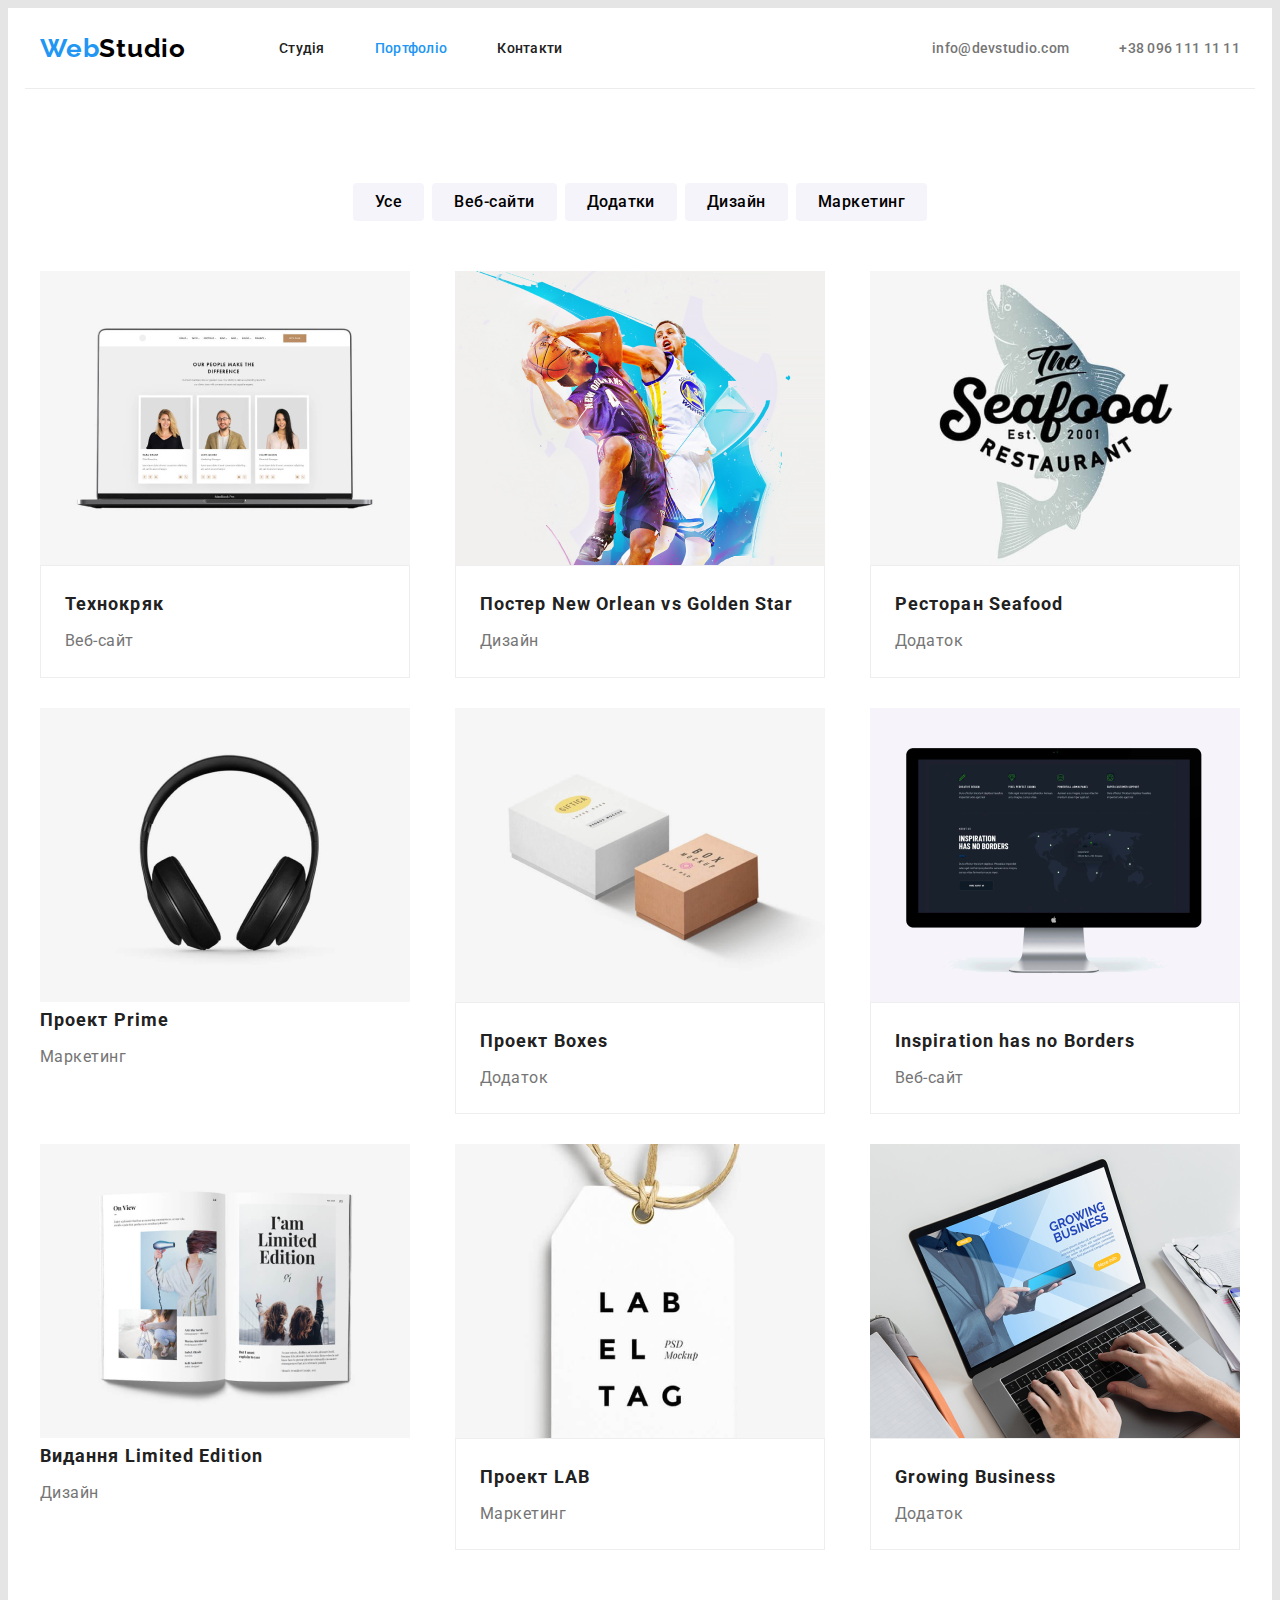
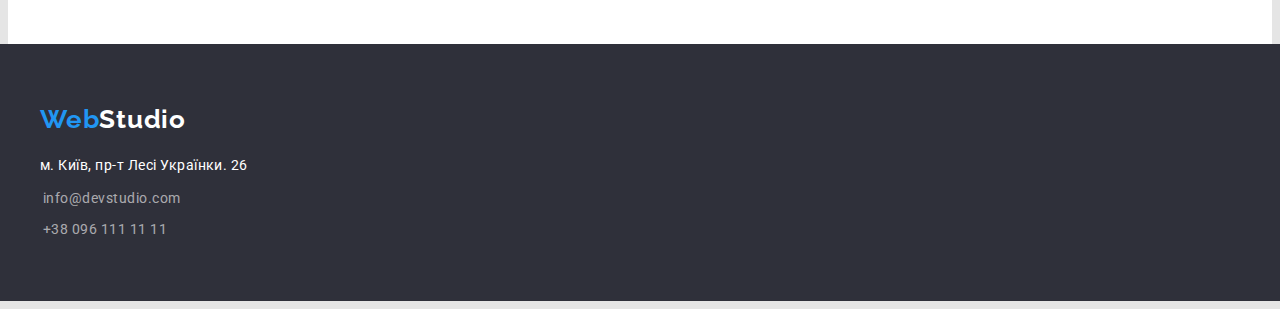
==== commit cfb10a6c: "виправив помилки" ====
--- a/portfolio.html
+++ b/portfolio.html
@@ -49,64 +49,86 @@
             <li class="portfolio-card">
                 <a class="portfolio-link" href="/">
                     <img src="./img/tehnocrack.png" alt="проект з особистими даними" width="370" />
+                    <div class="portfolio-card-text">
                     <h4 class="portfolio-title">Технокряк</h4>
                     <p class="portfolio-paragraph">Веб-сайт</p>
+                    </div>
                 </a>
             </li>
             <li class="portfolio-card">
                 <a class="portfolio-link" href="/">
                     <img src="./img/poster.png" alt="баскедболіст закидує мяч в кільце" width="370" />
-                    <h4 class="portfolio-title">Постер New Orlean vs Golden Star</h4>
-                    <p class="portfolio-paragraph">Дизайн</p>
+                    <div class="portfolio-card-text">
+                        <h4 class="portfolio-title">
+                            Постер New Orlean vs Golden Star
+                        </h4>
+                        <p class="portfolio-paragraph">
+                            Дизайн
+                        </p>
+                    </div>
                 </a>
             </li>
             <li class="portfolio-card">
                 <a class="portfolio-link" href="/">
                     <img src="./img/rest.png" alt="логотип ресторану" width="370" />
-                    <h4 class="portfolio-title">Ресторан Seafood</h4>
-                    <p class="portfolio-paragraph">Додаток</p>
+                    <div class="portfolio-card-text">
+                        <h4 class="portfolio-title">Ресторан Seafood</h4>
+                        <p class="portfolio-paragraph">Додаток</p>
+                    </div>
                 </a>
             </li>
             <li class="portfolio-card">
                 <a class="portfolio-link" href="/">
                     <img src="./img/headphone.png" alt="чорні навушники" width="370"  />
-                    <h4 class="portfolio-title">Проект Prime</h4>
-                    <p class="portfolio-paragraph">Маркетинг</p>
+                    <div>
+                        <h4 class="portfolio-title">Проект Prime</h4>
+                        <p class="portfolio-paragraph">Маркетинг</p>
+                    </div>
                 </a>
             </li>
             <li class="portfolio-card">
                 <a class="portfolio-link" href="/">
                     <img src="./img/boxes.png" alt="дві коробки" width="370"  />
-                    <h4 class="portfolio-title">Проект Boxes</h4>
-                    <p class="portfolio-paragraph">Додаток</p>
+                    <div class="portfolio-card-text">
+                        <h4 class="portfolio-title">Проект Boxes</h4>
+                        <p class="portfolio-paragraph">Додаток</p>
+                    </div>
                 </a>
             </li>
             <li class="portfolio-card">
                 <a class="portfolio-link" href="/">
                     <img src="./img/inspiration.png" alt="компютер з відкритою сторінкою" width="370"  />
-                    <h4 class="portfolio-title">Inspiration has no Borders</h4>
-                    <p class="portfolio-paragraph">Веб-сайт</p>
+                    <div class="portfolio-card-text">
+                        <h4 class="portfolio-title">Inspiration has no Borders</h4>
+                        <p class="portfolio-paragraph">Веб-сайт</p>
+                    </div>
                 </a>
             </li>
             <li class="portfolio-card">
                 <a class="portfolio-link" href="/">
                     <img src="./img/edition.png" alt="розгорнута книга" width="370"  />
-                    <h4 class="portfolio-title">Видання Limited Edition</h4>
-                    <p class="portfolio-paragraph">Дизайн</p>
+                    <div>
+                        <h4 class="portfolio-title">Видання Limited Edition</h4>
+                        <p class="portfolio-paragraph">Дизайн</p>
+                    </div>
                 </a>
             </li>
             <li class="portfolio-card">
                 <a class="portfolio-link" href="/">
                     <img src="./img/lab.png" alt="напис Labeltag" width="370"  />
-                    <h4 class="portfolio-title">Проект LAB</h4>
-                    <p class="portfolio-paragraph">Маркетинг</p>
+                    <div class="portfolio-card-text">
+                        <h4 class="portfolio-title">Проект LAB</h4>
+                        <p class="portfolio-paragraph">Маркетинг</p>
+                    </div>
                 </a>
             </li>
             <li class="portfolio-card">
                 <a class="portfolio-link" href="/">
                     <img src="./img/business.png" alt="відкритий ноутбук" width="370"  />
-                    <h4 class="portfolio-title">Growing Business</h4>
-                    <p class="portfolio-paragraph">Додаток</p>
+                    <div class="portfolio-card-text">
+                        <h4 class="portfolio-title">Growing Business</h4>
+                        <p class="portfolio-paragraph">Додаток</p>
+                    </div>
                 </a>
             </li>
         </ul>
--- a/style.css/style.css
+++ b/style.css/style.css
@@ -3,6 +3,10 @@
   --title-text-color: #212121;
   --accent-color: #2196f3;
   --primari-white-color: #ffffff;
+
+  /*величина контейнера*/
+  --primary-width-container: 1600px;
+  --secondary-width-container: 1200px;
 }
 
 body {
@@ -21,15 +25,13 @@
 }
 .head {
   display: flex;
+  border-bottom: 1px solid #ECECEC;
   justify-content: space-between;
   align-items: center;
 
-  width: 1230px;
+  width: var(--secondary-width-container);
   padding-left: 15px;
   padding-right: 15px;
-  background-color: ;
-
-  
 }
 /* розмір макету*/
 .container {
@@ -38,7 +40,7 @@
   align-items: center;
  
 
-  width: 1600px;
+  max-width: var(--primary-width-container);
   margin: 0 auto; 
   background-color: var(--primari-white-color);
   
@@ -91,14 +93,7 @@
 }
 
 /*контакти*/
-footer {
-  width: 1600px;
-  margin: 0;
-  padding-top: 60px;
-  padding-bottom: 60px;
-
-  background-color: #2f303a;
-}
+
 
 button {
   font-family: inherit;
@@ -178,8 +173,17 @@
 
 /* footer */
 
+footer {
+  width: var(--primary-width-container);
+  margin: 0;
+  padding-top: 60px;
+  padding-bottom: 60px;
+
+  background-color: #2f303a;
+}
+
 .footer-container {
-  width: 1230px;
+  width: var(--secondary-width-container);
   padding-left: 15px;
   padding-right: 15px;
   margin: 0 auto;
@@ -197,14 +201,14 @@
 
 .contact-color-footer {
   display: inline-block;
-  height: 21px;
+  padding: 3px;
 
   color: rgba(255, 255, 255, 0.6)
 }
 
 .address-link {
   display: inline-block;
-  height: 21px;
+  
   font-size: 14px;
   line-height: 1.71;
   color: var(--primari-white-color);
@@ -216,7 +220,7 @@
   flex-direction: column;
   align-items: center;
   justify-content: center;
-  width: 1600px;
+  width: var(--primary-width-container);
   height: 600px;
   margin-bottom: 94px;
   
@@ -295,7 +299,7 @@
   margin-left: auto;
   padding-left: 15px;
   padding-right: 15px;
-  width: 1230px;
+  width: var(--secondary-width-container);
 }
 
 .speciality-block {
@@ -322,7 +326,7 @@
 .engage-container {
   display: flex;
   justify-content: space-between;
-  width: 1230px;
+  width: var(--secondary-width-container);
   padding: 0 15px;
   margin: 0 auto 0 auto;
   
@@ -344,7 +348,7 @@
 }
 
 .team-container {
-  width: 1230px;
+  width: var(--secondary-width-container);
   padding-right: 15px;
   padding-left: 15px;
   display: flex;
@@ -362,18 +366,19 @@
 
 /*портфоліо*/
 .content-container {
-  width: 1230px;
+  text-align: center;
+  width: var(--secondary-width-container);
   padding-right: 15px;
   padding-left: 15px;
   margin: 94px auto;
-  text-align: center;
+  
 }
 .filter-container {
 display: inline-flex;
-
+text-align: center;
 margin-top: 0;
 margin-right: auto;
-margin-bottom: 34px;
+margin-bottom: 50px;
 margin-left: auto;
 padding: 0;
 
@@ -393,15 +398,20 @@
 }
 
 .portfolio-card {
-  height: 404px;
+  
   margin-top: 30px;
   margin-right: 0;
   margin-bottom: 0;
   margin-left: 30px;
-
+  width: 370px;
+  text-align: left;
   background-color: var(--primari-white-color);
 }
 
+.portfolio-card-text {
+  border: 1px solid #EEEEEE;
+  padding: 20px 24px;
+}
 .portfolio-card:nth-child(3n+1) {
   margin-left: 0;
 }
@@ -438,11 +448,17 @@
   font-weight: 700;
   font-size: 18px;
   text-transform: none;
+  margin-top: 0;
+  margin-right: 0;
+  margin-bottom: 4px;
+  margin-left: 0;
 }
 .portfolio-paragraph {
   line-height: 1.88;
   font-weight: 400;
   font-size: 16px;
+  margin: 0;
+  
 
   color: var(--primary-text-color);
 }
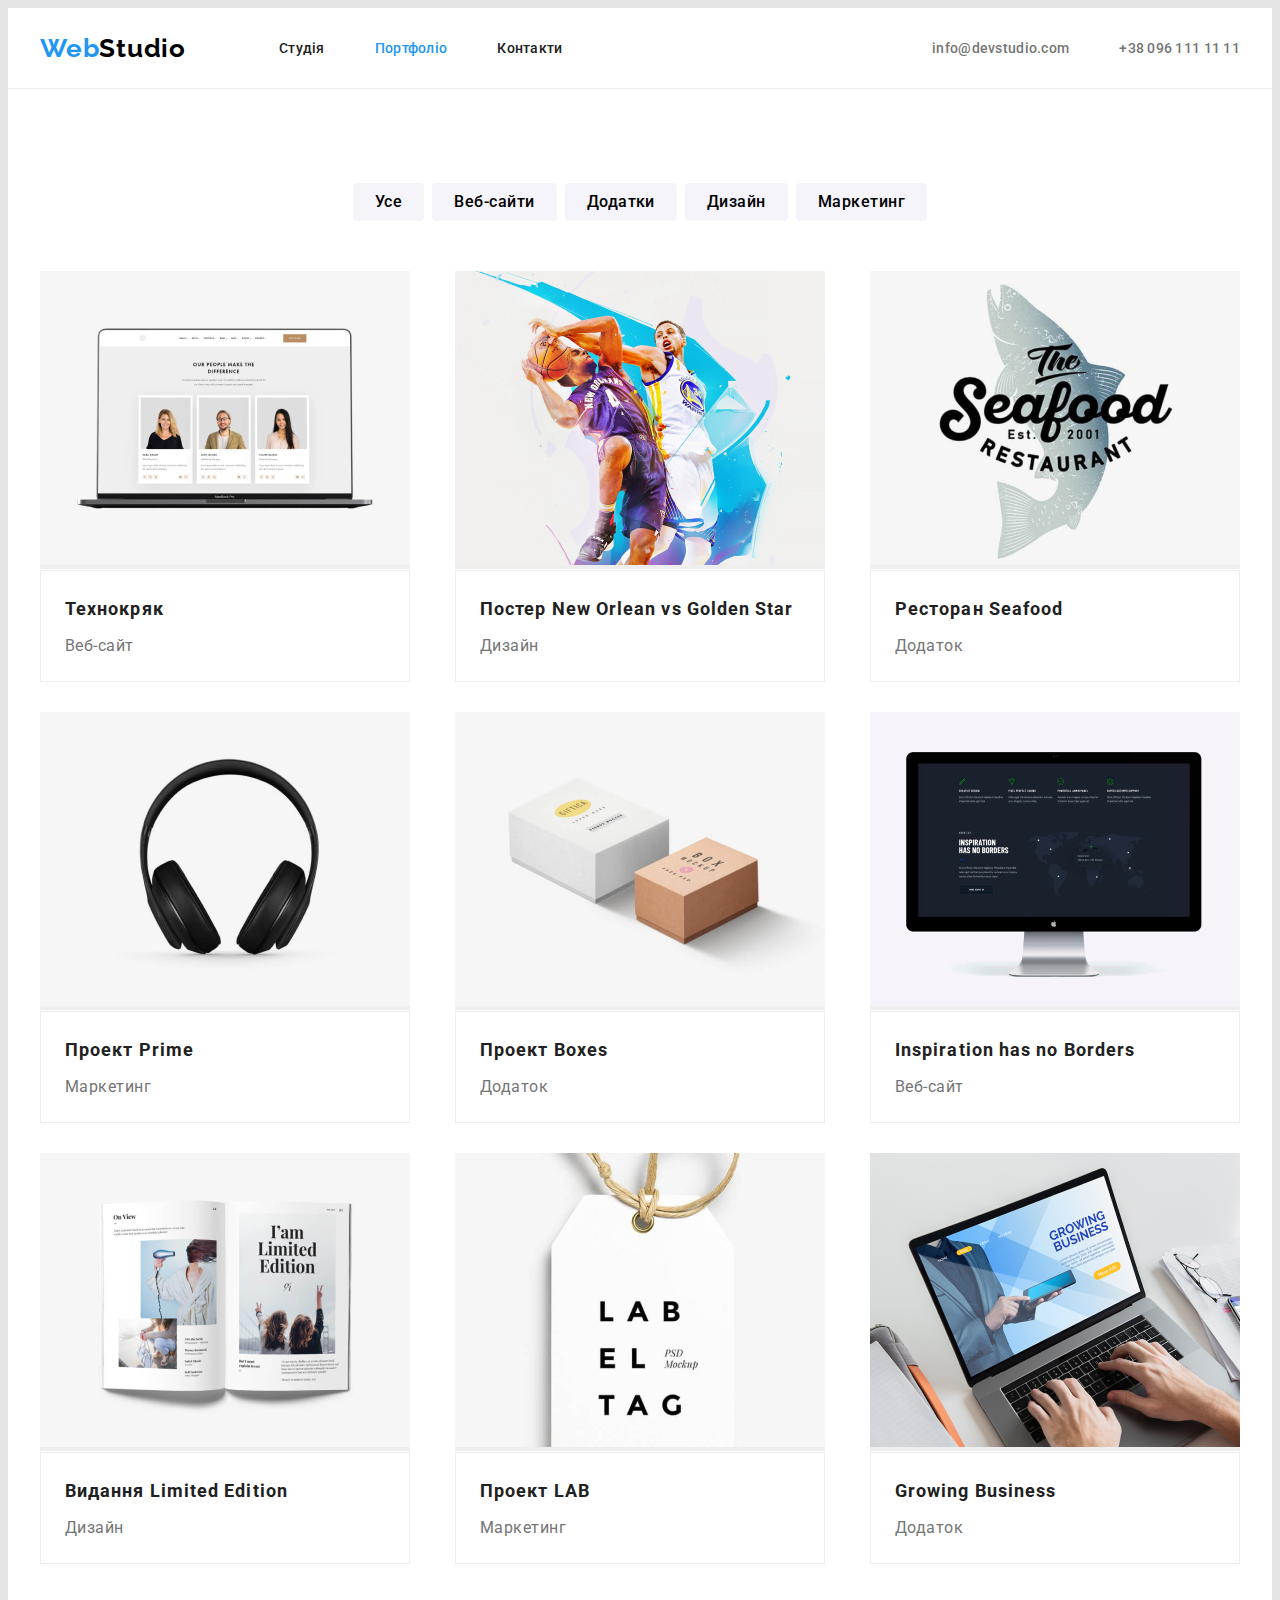
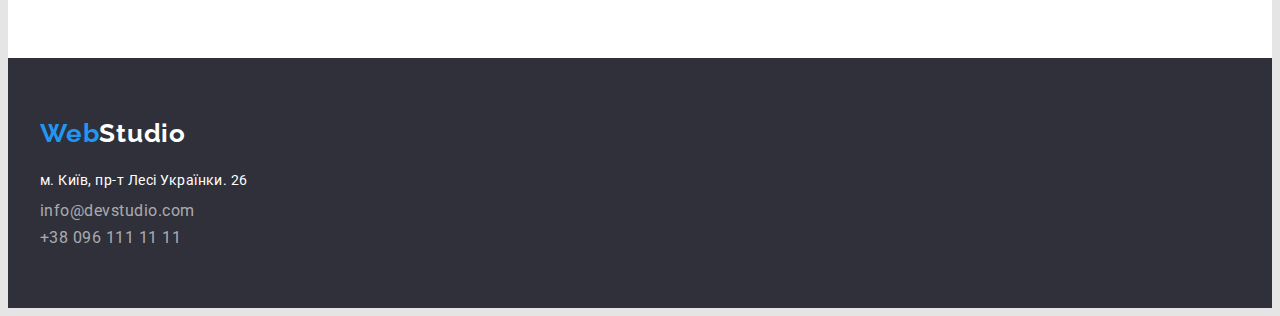
==== commit b813c5f9: "поправив css" ====
--- a/portfolio.html
+++ b/portfolio.html
@@ -13,18 +13,20 @@
         rel="stylesheet">
 </head>
 <body>
- <div class="container">
-    <header class="head">
-        <!--Logo Link-->
-        <nav class="nav-container">
+ <div class="oll-page">
+    <header>
+    <div class="container head">
+         
+         <nav class="nav-container">
+                <!--Logo Link-->
             <a class="logo" href="./index.html">
                 <span class="logo-letters">Web</span><span>Studio</span>
             </a>
     
             <ul class="site-nav">
-                <li><a class="nav-link nav-height-link" href="./index.html">Студія</a></li>
-                <li><a class="portfolio-page nav-height-link" href="/">Портфоліо</a></li>
-                <li><a class="nav-link nav-height-link" href="/">Контакти</a></li>
+                <li><a class="nav-link" href="./index.html">Студія</a></li>
+                <li><a class="portfolio-page" href="/">Портфоліо</a></li>
+                <li><a class="nav-link" href="/">Контакти</a></li>
             </ul>
     
         </nav>
@@ -32,9 +34,9 @@
             <a class="contact contact-color-header" href="mailto:info@devstudio.com">info@devstudio.com</a>
             <a class="contact contact-color-header" href="tel:+380961111111">+38 096 111 11 11</a>
         </address>
-    
+    </div>
     </header>
-    <main>
+    <main class="container">
    <section class="content-container">
         <ul class="filter-container">
             <li><button type="button" class="button-filter">Усе</button></li>
@@ -45,97 +47,99 @@
         </ul>
         
         
-        <ul class="primari-container">
-            <li class="portfolio-card">
-                <a class="portfolio-link" href="/">
-                    <img src="./img/tehnocrack.png" alt="проект з особистими даними" width="370" />
-                    <div class="portfolio-card-text">
-                    <h4 class="portfolio-title">Технокряк</h4>
-                    <p class="portfolio-paragraph">Веб-сайт</p>
-                    </div>
-                </a>
-            </li>
-            <li class="portfolio-card">
-                <a class="portfolio-link" href="/">
-                    <img src="./img/poster.png" alt="баскедболіст закидує мяч в кільце" width="370" />
-                    <div class="portfolio-card-text">
-                        <h4 class="portfolio-title">
-                            Постер New Orlean vs Golden Star
-                        </h4>
-                        <p class="portfolio-paragraph">
-                            Дизайн
-                        </p>
-                    </div>
-                </a>
-            </li>
-            <li class="portfolio-card">
-                <a class="portfolio-link" href="/">
-                    <img src="./img/rest.png" alt="логотип ресторану" width="370" />
-                    <div class="portfolio-card-text">
-                        <h4 class="portfolio-title">Ресторан Seafood</h4>
-                        <p class="portfolio-paragraph">Додаток</p>
-                    </div>
-                </a>
-            </li>
-            <li class="portfolio-card">
-                <a class="portfolio-link" href="/">
-                    <img src="./img/headphone.png" alt="чорні навушники" width="370"  />
-                    <div>
-                        <h4 class="portfolio-title">Проект Prime</h4>
-                        <p class="portfolio-paragraph">Маркетинг</p>
-                    </div>
-                </a>
-            </li>
-            <li class="portfolio-card">
-                <a class="portfolio-link" href="/">
-                    <img src="./img/boxes.png" alt="дві коробки" width="370"  />
-                    <div class="portfolio-card-text">
-                        <h4 class="portfolio-title">Проект Boxes</h4>
-                        <p class="portfolio-paragraph">Додаток</p>
-                    </div>
-                </a>
-            </li>
-            <li class="portfolio-card">
-                <a class="portfolio-link" href="/">
-                    <img src="./img/inspiration.png" alt="компютер з відкритою сторінкою" width="370"  />
-                    <div class="portfolio-card-text">
-                        <h4 class="portfolio-title">Inspiration has no Borders</h4>
+        
+            <ul class="primari-container">
+                <li class="portfolio-card">
+                    <a class="portfolio-link" href="/">
+                        <img src="./img/tehnocrack.png" alt="проект з особистими даними" width="370" />
+                        <div class="portfolio-card-text">
+                        <h3 class="portfolio-title">Технокряк</h4>
                         <p class="portfolio-paragraph">Веб-сайт</p>
-                    </div>
-                </a>
-            </li>
-            <li class="portfolio-card">
-                <a class="portfolio-link" href="/">
-                    <img src="./img/edition.png" alt="розгорнута книга" width="370"  />
-                    <div>
-                        <h4 class="portfolio-title">Видання Limited Edition</h4>
-                        <p class="portfolio-paragraph">Дизайн</p>
-                    </div>
-                </a>
-            </li>
-            <li class="portfolio-card">
-                <a class="portfolio-link" href="/">
-                    <img src="./img/lab.png" alt="напис Labeltag" width="370"  />
-                    <div class="portfolio-card-text">
-                        <h4 class="portfolio-title">Проект LAB</h4>
-                        <p class="portfolio-paragraph">Маркетинг</p>
-                    </div>
-                </a>
-            </li>
-            <li class="portfolio-card">
-                <a class="portfolio-link" href="/">
-                    <img src="./img/business.png" alt="відкритий ноутбук" width="370"  />
-                    <div class="portfolio-card-text">
-                        <h4 class="portfolio-title">Growing Business</h4>
-                        <p class="portfolio-paragraph">Додаток</p>
-                    </div>
-                </a>
-            </li>
-        </ul>
+                        </div>
+                    </a>
+                </li>
+                <li class="portfolio-card">
+                    <a class="portfolio-link" href="/">
+                        <img src="./img/poster.png" alt="баскедболіст закидує мяч в кільце" width="370" />
+                        <div class="portfolio-card-text">
+                            <h3 class="portfolio-title">
+                                Постер New Orlean vs Golden Star
+                            </h4>
+                            <p class="portfolio-paragraph">
+                                Дизайн
+                            </p>
+                        </div>
+                    </a>
+                </li>
+                <li class="portfolio-card">
+                    <a class="portfolio-link" href="/">
+                        <img src="./img/rest.png" alt="логотип ресторану" width="370" />
+                        <div class="portfolio-card-text">
+                            <h3 class="portfolio-title">Ресторан Seafood</h4>
+                            <p class="portfolio-paragraph">Додаток</p>
+                        </div>
+                    </a>
+                </li>
+                <li class="portfolio-card">
+                    <a class="portfolio-link" href="/">
+                        <img src="./img/headphone.png" alt="чорні навушники" width="370"  />
+                        <div class="portfolio-card-text">
+                            <h3 class="portfolio-title">Проект Prime</h4>
+                            <p class="portfolio-paragraph">Маркетинг</p>
+                        </div>
+                    </a>
+                </li>
+                <li class="portfolio-card">
+                    <a class="portfolio-link" href="/">
+                        <img src="./img/boxes.png" alt="дві коробки" width="370"  />
+                        <div class="portfolio-card-text">
+                            <h3 class="portfolio-title">Проект Boxes</h4>
+                            <p class="portfolio-paragraph">Додаток</p>
+                        </div>
+                    </a>
+                </li>
+                <li class="portfolio-card">
+                    <a class="portfolio-link" href="/">
+                        <img src="./img/inspiration.png" alt="компютер з відкритою сторінкою" width="370"  />
+                        <div class="portfolio-card-text">
+                            <h3 class="portfolio-title">Inspiration has no Borders</h4>
+                            <p class="portfolio-paragraph">Веб-сайт</p>
+                        </div>
+                    </a>
+                </li>
+                <li class="portfolio-card">
+                    <a class="portfolio-link" href="/">
+                        <img src="./img/edition.png" alt="розгорнута книга" width="370"  />
+                        <div class="portfolio-card-text">
+                            <h3 class="portfolio-title">Видання Limited Edition</h4>
+                            <p class="portfolio-paragraph">Дизайн</p>
+                        </div>
+                    </a>
+                </li>
+                <li class="portfolio-card">
+                    <a class="portfolio-link" href="/">
+                        <img src="./img/lab.png" alt="напис Labeltag" width="370"  />
+                        <div class="portfolio-card-text">
+                            <h3 class="portfolio-title">Проект LAB</h4>
+                            <p class="portfolio-paragraph">Маркетинг</p>
+                        </div>
+                    </a>
+                </li>
+                <li class="portfolio-card">
+                    <a class="portfolio-link" href="/">
+                        <img src="./img/business.png" alt="відкритий ноутбук" width="370"  />
+                        <div class="portfolio-card-text">
+                            <h3 class="portfolio-title">Growing Business</h4>
+                            <p class="portfolio-paragraph">Додаток</p>
+                        </div>
+                    </a>
+                </li>
+            </ul>
+        
    </section>
     </main>
     <footer>
-        <div class="footer-container">
+        <div class="container">
             <a class="logo" href="./index.html">
                 <span class="logo-letters">Web</span><span class="logo-letters-waite">Studio</span>
             </a>
@@ -162,6 +166,7 @@
         </div>
         
     </footer>
+    
  </div>
 </body>
 </html>--- a/style.css/style.css
+++ b/style.css/style.css
@@ -1,434 +1,424 @@
-:root {
-  --primary-text-color: #757575;
-  --title-text-color: #212121;
-  --accent-color: #2196f3;
-  --primari-white-color: #ffffff;
-
-  /*величина контейнера*/
-  --primary-width-container: 1600px;
-  --secondary-width-container: 1200px;
-}
-
-body {
-  font-family: 'Roboto', sans-serif;
+:root  {
+         /* ширина сторінки і блоків*/
+    --page-max-width: 1600px;
+    --content-max-width: 1200px;
+
+         /* кольри*/
+    --primary-text-color: #757575;
+    --title-text-color: #212121;
+    --accent-color: #2196f3;
+    --primari-white-color: #ffffff;
+}
+
+body{
+    font-family: 'Roboto', sans-serif;
   line-height: 1.17;
   color: var(--primary-text-color);
   letter-spacing: 0.03em;
   background-color: #E5E5E5;
 }
-
+    /* основні розміри сторінки*/
+
+.oll-page {
+    display: block;
+    margin-right: auto;
+    margin-left: auto;
+    max-width: var(--page-max-width);
+
+    background-color: var(--primari-white-color);
+}
+
+.container {
+    display: block;
+    margin-left: auto;
+    margin-right: auto;
+
+    width: var(--content-max-width);
+    padding-right: 15px;
+    padding-left: 15px;
+}
+
+        /*CSS правила по тегам в основному скидання 
+        автоматичних налаштувань*/
+
+ul {
+    padding: 0;
+}
+        
+li {
+    list-style-type: none;
+}
+
+address {
+    font-style: normal;
+}
+
+a {
+    text-decoration: none;
+}
+
+p {
+    margin: 0;
+}
+
+h4{
+    margin: 0;
+}
+        /*кнопки мають спільні значення */
+
+button {
+    font-family: inherit;
+    border-radius: 4px;
+    border: transparent;
+}
+
+    /*спільне в заголовках*/
+
+h2,
+h3 {
+    font-weight: 700;
+    
+    color: var(--title-text-color);
+}
+
+
+
+
+        /*усе про хедер одразу задам лінію через тег*/
+ 
+header {
+    border-bottom: 1px solid #ECECEC;
+}
+.head {
+    display: flex;
+    
+    justify-content: space-between;
+
+    font-weight: 500;
+    font-size: 14px;
+    
+    letter-spacing: 0.02em;
+}
 
 .nav-container {
-  display: flex;
+    display: flex;
   align-items: center;
-
-}
-.head {
-  display: flex;
-  border-bottom: 1px solid #ECECEC;
-  justify-content: space-between;
-  align-items: center;
-
-  width: var(--secondary-width-container);
-  padding-left: 15px;
-  padding-right: 15px;
-}
-/* розмір макету*/
-.container {
-  display: flex;
-  flex-direction: column;
-  align-items: center;
- 
-
-  max-width: var(--primary-width-container);
-  margin: 0 auto; 
-  background-color: var(--primari-white-color);
-  
-  }
-
-img {
-  display: block;
-}
-
-li {
-  list-style-type: none;
-}
-
-address {
-  font-style: normal;
-}
-h1,
-.button-hero,
-.portfolio-title {
-  letter-spacing: 0.06em;
-}
-
-header {
-  font-weight: 500;
-  font-size: 14px;
-  letter-spacing: 0.02em;
-}
-
-
-h2,
-h3,
-h4 {
-  font-weight: 700;
-
-  color: var(--title-text-color);
-}
-
-h2 {
-  font-size: 36px;
-}
-
-h3,
-.text-paragrph {
-  font-size: 14px;
-}
-
-
-a {
-  text-decoration: none;
-}
-
-/*контакти*/
-
-
-button {
-  font-family: inherit;
-  border-radius: 4px;
-  border: transparent;
-}
-
-/* навігація хедер */
+}
+
 .site-nav {
-  display: flex;
-  margin-top: 0;
-  margin-bottom: 0;
-  margin-left: 93px;
-  padding: 0;
-}
-
-.site-nav li {
-  margin-right: 50px;
-  
-}
-
-.site-nav li:last-child {
-  margin-right: 0;
-}
-
-
-.nav-height-link {
-  display: block;
-  padding-top: 32px;
-  padding-bottom: 32px;
-  
-}
-
+    display: flex;
+    margin-top: 0;
+    margin-bottom: 0;
+    margin-left: 93px;
+    
+}
+
+  .site-nav li {
+    margin-right: 50px;
+    
+}
+  
+  .site-nav li:last-child {
+    margin-right: 0;
+}
+  
+.nav-link {
+    color: var(--title-text-color);
+}
+.site-nav a {
+    display: block;
+    padding-top: 32px;
+    padding-bottom: 32px;
+}
+
+.contact-color-header {
+    color: var(--primary-text-color);
+}
 
 .addres-header{
-display: flex;
-}
-
+    display: flex;
+}
+
+.addres-header a {
+    display: block;
+    padding-top: 32px;
+    padding-bottom: 32px;
+}
+    
 .addres-header a + a {
-  margin-left: 50px;
-  }
-
-
-.contact {
-  font-size: 14px;
-  
-}
-
-.contact-color-header {
-  color: var(--primary-text-color);
-}
-
-.contact:hover ,:focus {
-  color: var(--accent-color);
-}
-
-
-/*орієнтування*/
+    margin-left: 50px;
+}
+
 .studia-page,
 .portfolio-page {
   text-decoration: none;
 
   color: var(--accent-color);
 }
-.nav-link {
-  color: var(--title-text-color);
-}
-.studia-page,
-.portfolio-page,
-.nav-link {
-  font-weight: 500;
-  font-size: 14px;
-}
-.team-name {
-  text-transform: capitalize;
-}
-
-/* footer */
-
+
+.contact:hover ,:focus {
+    color: var(--accent-color);
+}
+
+
+
+
+    /* Логотип і для хедера і для футера*/
+.logo {
+    font-family: 'Raleway', sans-serif;
+    font-weight: 700;
+    font-size: 26px;
+    line-height: 1.19;
+    letter-spacing: 0.03em;
+    
+    
+    
+    color: #000000;
+}
+.logo-letters {
+    color: var(--accent-color);
+    
+}
+.logo-letters-waite {
+    color: var(--primari-white-color);
+    
+}    
+  
+        /*усе про футер*/
+        
+        
 footer {
-  width: var(--primary-width-container);
-  margin: 0;
-  padding-top: 60px;
-  padding-bottom: 60px;
-
-  background-color: #2f303a;
-}
-
-.footer-container {
-  width: var(--secondary-width-container);
-  padding-left: 15px;
-  padding-right: 15px;
-  margin: 0 auto;
+    width: var(--primary-width-container);
+    margin: 0;
+    padding-top: 60px;
+    padding-bottom: 60px;
+          
+    background-color: #2f303a;
 }
 
 .footer-address {
-  padding: 0;
-  margin-top: 20px;
-  margin-bottom: 0;
+    padding: 0;
+    margin-top: 20px;
+    margin-bottom: 0;
 }
 
 .footer-address li + li {
-  margin-top: 9px;
+    margin-top: 9px;
+}
+
+.address-link {
+    display: inline-block;
+    
+    font-size: 14px;
+    line-height: 1.71;
+    color: var(--primari-white-color);
 }
 
 .contact-color-footer {
-  display: inline-block;
-  padding: 3px;
-
-  color: rgba(255, 255, 255, 0.6)
-}
-
-.address-link {
-  display: inline-block;
-  
-  font-size: 14px;
-  line-height: 1.71;
-  color: var(--primari-white-color);
-}
-
-/* тут будуть зміни */
-.hero {
-  display: flex;
-  flex-direction: column;
-  align-items: center;
-  justify-content: center;
-  width: var(--primary-width-container);
-  height: 600px;
-  margin-bottom: 94px;
-  
-  background-color: #2f303a;
-}
-
-.hero-title {
-  margin-top: 0;
-  margin-right: 0;
-  margin-bottom: 30px;
-  margin-left: 0;
-
-  font-weight: 900;
-  font-size: 44px;
-  line-height: 1.36;
-  text-transform: uppercase;
-  width: 600px;
-  text-align: center;
-
-  color: var(--primari-white-color);
-}
-
-/* index*/
-.text-paragrph {
-  line-height: 1.71;
-  font-weight: 400;
-  margin: 0;
-
-}
-.subtitle {
-  text-transform: uppercase;
-  margin-top: 0;
-  margin-right: 0;
-  margin-bottom: 10px;
-  margin-left: 0;
-}
-
-.logo {
-  font-family: 'Raleway', sans-serif;
-  font-weight: 700;
-  font-size: 26px;
-  letter-spacing: 0.03em;
-
-  color: #000000;
-}
-.logo-letters {
-  color: var(--accent-color);
-}
-.logo-letters-waite {
-  color: var(--primari-white-color);
-}
-
-/*кнопка замовити послугу*/
+    
+    color: rgba(255, 255, 255, 0.6)
+}
+
+  /* main*/
+
+  /* СТУДІЯ */
+  /* наш герой */
+  .hero {
+    
+    margin-bottom: 94px;
+    padding-top: 200px;
+    padding-bottom: 200px;
+    
+  
+    background-color: #C4C4C4;;
+  }
+
+  
+
+  .hero-title {
+    width: 600px;
+    margin-top: 0;
+    margin-right: auto;
+    margin-bottom: 30px;
+    margin-left: auto;
+  
+    font-weight: 900;
+    font-size: 44px;
+    line-height: 1.36;
+    letter-spacing: 0.06em;
+    text-transform: uppercase;
+    
+    text-align: center;
+  
+    color: var(--primari-white-color);
+  }
+
+  /*кнопка замовити послугу*/
 .button-hero {
-  width: 200px;
-  height: 50px;
-  padding: 0;
-  border: 0;
-
-  font-size: 16px;
-  line-height: 1.88;
-
-  background-color: var(--accent-color);
-  color: var(--primari-white-color);
-}
-.button-hero:hover,
-:focus {
-  background-color: #188ce8, 100%;
-}
-
-.speciality-container {
-  display: flex;
-  margin-top: 0;
-  margin-right: auto;
-  margin-bottom: 94px;
-  margin-left: auto;
-  padding-left: 15px;
-  padding-right: 15px;
-  width: var(--secondary-width-container);
-}
-
-.speciality-block {
-  display: block;
-  width: 270px;
-}
-
-.speciality-container .speciality-block + .speciality-block {
-  margin-left: 30px;
-}
-
-.engage {
-
-}
+    display: block;
+    padding: 10px 32px;
+    margin-top: 0;
+    margin-right: auto;
+    margin-bottom: 0px;
+    margin-left: auto;
+  
+    font-size: 16px;
+    line-height: 1.88;
+    letter-spacing: 0.06em;
+    
+  
+    background-color: var(--accent-color);
+    color: var(--primari-white-color);
+  }
+  .button-hero:hover,
+  :focus {
+    
+    background-color: #188ce8, 100%;
+  }
+
+   /* секція наші плюси */
+
+   .speciality-container {
+    display: flex;
+    margin-top: 0;
+    margin-right: auto;
+    margin-bottom: 94px;
+    
+  }
+
+  .speciality-block {
+    display: block;
+    width: 270px;
+  }
+
+  .speciality-container .speciality-block + .speciality-block {
+    margin-left: 30px;
+  }
+  
+  .subtitle {
+    text-transform: uppercase;
+    margin-top: 0;
+    margin-right: 0;
+    margin-bottom: 10px;
+    margin-left: 0;
+    font-size: 14px;
+  }
+
+  .text-paragrph {
+    line-height: 1.71;
+    font-weight: 400;
+    font-size: 14px;
+    margin: 0;
+  
+  }
+
+  /*чим ми займаємось*/
 
 .engage-title {
-  margin-top: 0;
-  margin-right: auto;
-  margin-bottom: 50px;
-  margin-left: auto;
-  text-align: center;
+    margin-top: 0;
+    margin-right: auto;
+    margin-bottom: 50px;
+    margin-left: auto;
+    text-align: center;
+
+    font-size: 36px;
 }
 
 .engage-container {
-  display: flex;
-  justify-content: space-between;
-  width: var(--secondary-width-container);
-  padding: 0 15px;
-  margin: 0 auto 0 auto;
-  
-}
+    display: flex;
+    justify-content: space-between;
+    
+    margin: 0 auto 0 auto;
+    padding-bottom: 94px;
+    
+}
+
+/* наша команда */
 
 .team {
-  margin: 0;
-  padding: 94px 0;
-  background-color: #f5f4fa;
-}
-
+    margin: 0;
+    padding: 94px 0;
+    background-color: #f5f4fa;
+}
 .team-title {
-  padding: 0;
-  margin-top: 0;
-  margin-right: auto;
-  margin-bottom: 50px;
-  margin-left: auto;
-  text-align: center;
+    margin-top: 0;
+    margin-right: auto;
+    margin-bottom: 50px;
+    margin-left: auto;
+    text-align: center;
+
+    font-size: 36px;
 }
 
 .team-container {
-  width: var(--secondary-width-container);
-  padding-right: 15px;
-  padding-left: 15px;
-  display: flex;
-  justify-content: space-between;
-  margin: 0 auto;
-}
+  
+    display: flex;
+    justify-content: space-between;
+    margin: 0 auto;
+  }
 
 .team-card {
-  width: 270px;
-  text-align: center;
-  border-radius: 4px;
-
-  background-color: var(--primari-white-color);
-}
-
-/*портфоліо*/
+    width: 270px;
+    text-align: center;
+    border-radius: 4px;
+  
+    background-color: var(--primari-white-color);
+}
+
+
+
+.team-card-text {
+    display: block;
+    padding-top: 30px;
+    padding-bottom: 30px;
+
+    font-size: 16px;
+    line-height: 1.19;
+
+    font-weight: 400;
+}
+
+.team-name{
+    margin-bottom: 10px;
+    font-weight: 500;
+
+    color: var(--title-text-color);
+}
+
+/* сторінка портфоліо */
+
 .content-container {
-  text-align: center;
-  width: var(--secondary-width-container);
-  padding-right: 15px;
-  padding-left: 15px;
-  margin: 94px auto;
-  
-}
+    text-align: center;
+    
+    margin: 94px auto;
+    
+}
+
 .filter-container {
-display: inline-flex;
-text-align: center;
-margin-top: 0;
-margin-right: auto;
-margin-bottom: 50px;
-margin-left: auto;
-padding: 0;
-
-}
-
+    display: inline-flex;
+    
+    margin-top: 0;
+    margin-right: auto;
+    margin-bottom: 50px;
+    margin-left: auto;
+    padding: 0;
+    
+}
 
 .filter-container li + li {
-  margin-left: 8px;
-}
-
-.primari-container {
-display: flex;
-flex-wrap: wrap;
-justify-content: space-between;
-padding: 0;
-margin: 0;
-}
-
-.portfolio-card {
-  
-  margin-top: 30px;
-  margin-right: 0;
-  margin-bottom: 0;
-  margin-left: 30px;
-  width: 370px;
-  text-align: left;
-  background-color: var(--primari-white-color);
-}
-
-.portfolio-card-text {
-  border: 1px solid #EEEEEE;
-  padding: 20px 24px;
-}
-.portfolio-card:nth-child(3n+1) {
-  margin-left: 0;
-}
-
-.portfolio-card:nth-child(-n+3) {
-  margin-top: 0;
+    margin-left: 8px;
 }
 
 .button-filter {
-  display: inline-block;
-  padding: 6px 22px;
-  line-height: 1.63;
-  font-weight: 500;
-  font-size: 16px;
-  letter-spacing: inherit;
-
-  background-color: #f5f4fa;
+    display: inline-block;
+    
+    padding: 6px 22px;
+    line-height: 1.63;
+    font-weight: 500;
+    font-size: 16px;
+    letter-spacing: inherit;
+  
+    background-color: #f5f4fa;
 }
 
 .button-filter:focus ,
@@ -443,25 +433,64 @@
   background-color: var(--accent-color);
   color: var(--primari-white-color);
 }
+
+.primari-container {
+    display: flex;
+    flex-wrap: wrap;
+    justify-content: space-between;
+    padding: 0;
+    margin: 0;
+}
+    
+.portfolio-card {
+      
+    margin-top: 30px;
+    margin-right: 0;
+    margin-bottom: 0;
+    margin-left: 30px;
+    width: 370px;
+    text-align: left;
+    background-color: var(--primari-white-color);
+}
+    
+.portfolio-card-text {
+    border: 1px solid #EEEEEE;
+    padding: 20px 24px;
+}
+
+.portfolio-card:nth-child(3n+1) {
+    margin-left: 0;
+}
+    
+.portfolio-card:nth-child(-n+3) {
+    margin-top: 0;
+}
+    
+    
+    
+    
 .portfolio-title {
-  line-height: 2;
-  font-weight: 700;
-  font-size: 18px;
-  text-transform: none;
-  margin-top: 0;
-  margin-right: 0;
-  margin-bottom: 4px;
-  margin-left: 0;
-}
+    line-height: 2;
+    font-weight: 700;
+    font-size: 18px;
+    text-transform: none;
+    margin-top: 0;
+    margin-right: 0;
+    margin-bottom: 4px;
+    margin-left: 0;
+    letter-spacing: 0.06em;
+}
+    
 .portfolio-paragraph {
-  line-height: 1.88;
-  font-weight: 400;
-  font-size: 16px;
-  margin: 0;
-  
-
-  color: var(--primary-text-color);
-}
+    line-height: 1.88;
+    font-weight: 400;
+    font-size: 16px;
+    margin: 0;
+      
+    
+    color: var(--primary-text-color);
+}
+    
 .portfolio-link {
-  background-color: #eeeeee;
-}
+    background-color: #eeeeee;
+}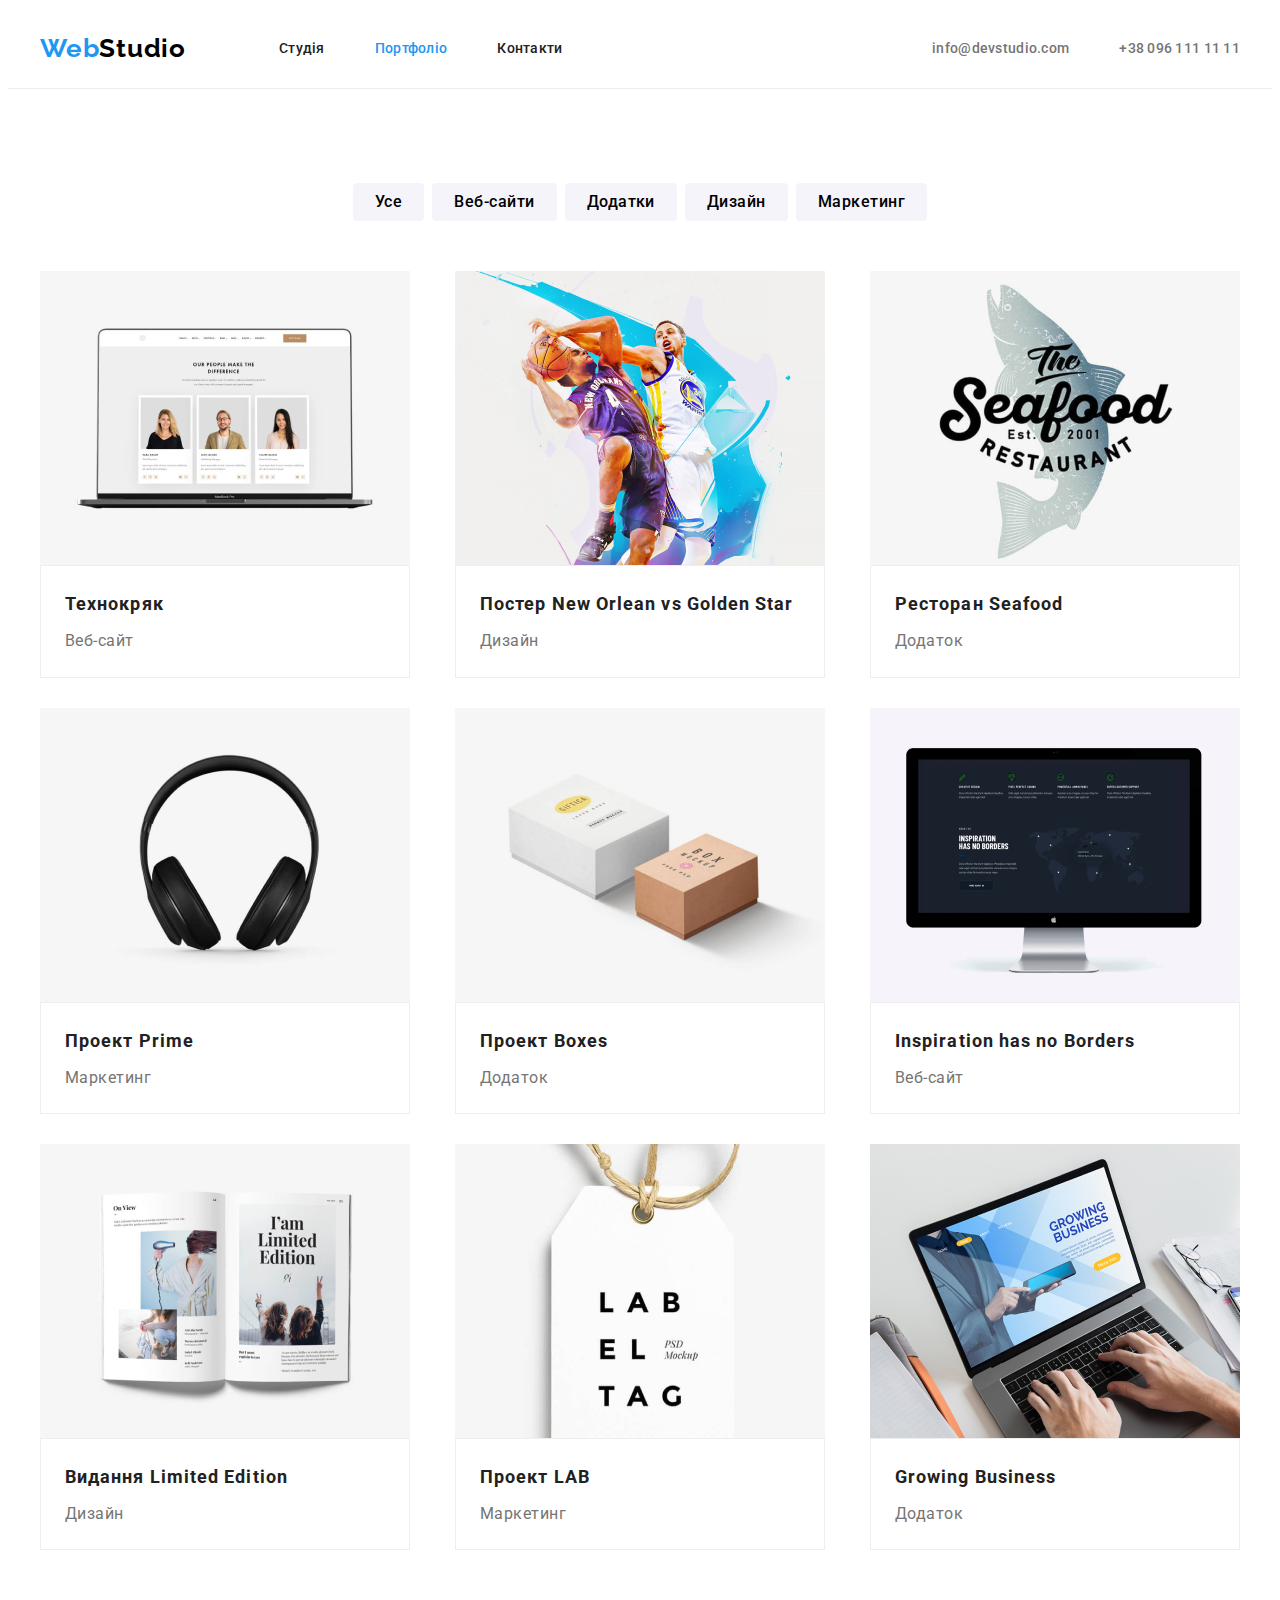
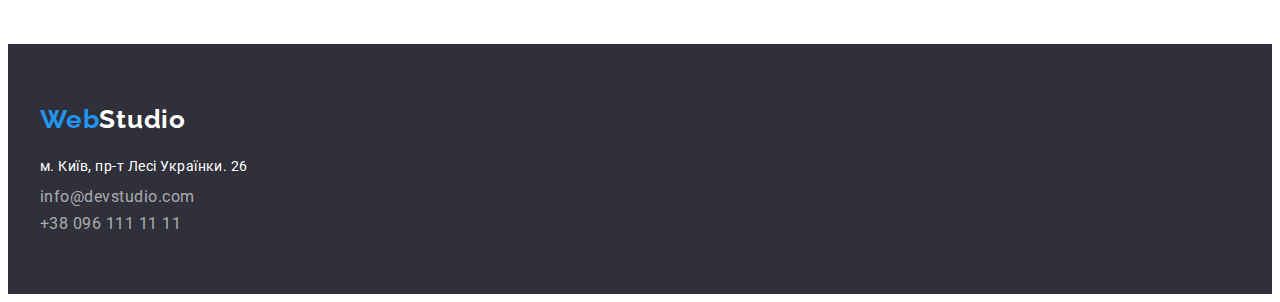
==== commit 46adfca1: "забрав oll page" ====
--- a/portfolio.html
+++ b/portfolio.html
@@ -13,7 +13,7 @@
         rel="stylesheet">
 </head>
 <body>
- <div class="oll-page">
+ <!--<div class="oll-page">-->
     <header>
     <div class="container head">
          
@@ -167,6 +167,6 @@
         
     </footer>
     
- </div>
+ <!--</div>-->
 </body>
 </html>--- a/style.css/style.css
+++ b/style.css/style.css
@@ -15,18 +15,19 @@
   line-height: 1.17;
   color: var(--primary-text-color);
   letter-spacing: 0.03em;
-  background-color: #E5E5E5;
+  
+  background-color: var(--primari-white-color);
 }
     /* основні розміри сторінки*/
 
-.oll-page {
+/*.oll-page {
     display: block;
     margin-right: auto;
     margin-left: auto;
     max-width: var(--page-max-width);
-
+    background-color: #E5E5E5;
     background-color: var(--primari-white-color);
-}
+}*/
 
 .container {
     display: block;
@@ -63,6 +64,10 @@
 
 h4{
     margin: 0;
+}
+
+img {
+    display: block;
 }
         /*кнопки мають спільні значення */
 
@@ -491,6 +496,3 @@
     color: var(--primary-text-color);
 }
     
-.portfolio-link {
-    background-color: #eeeeee;
-}